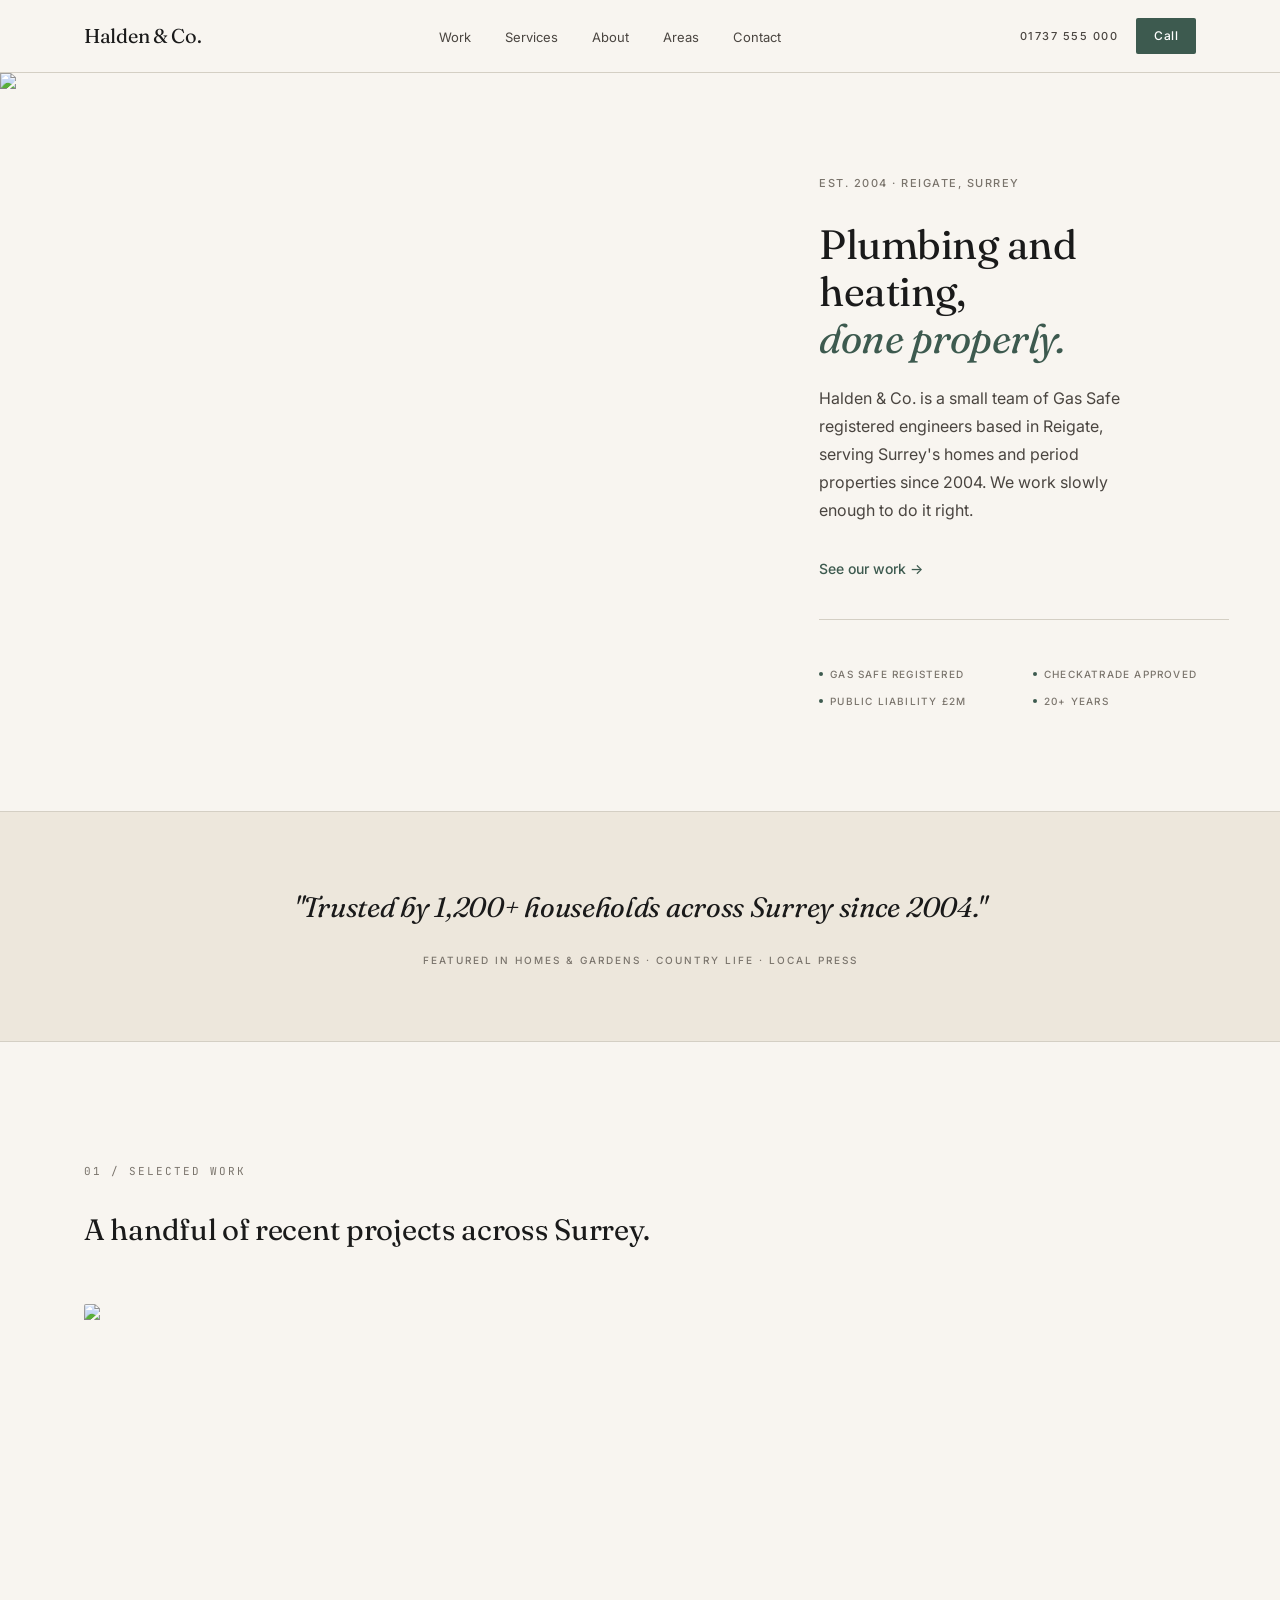
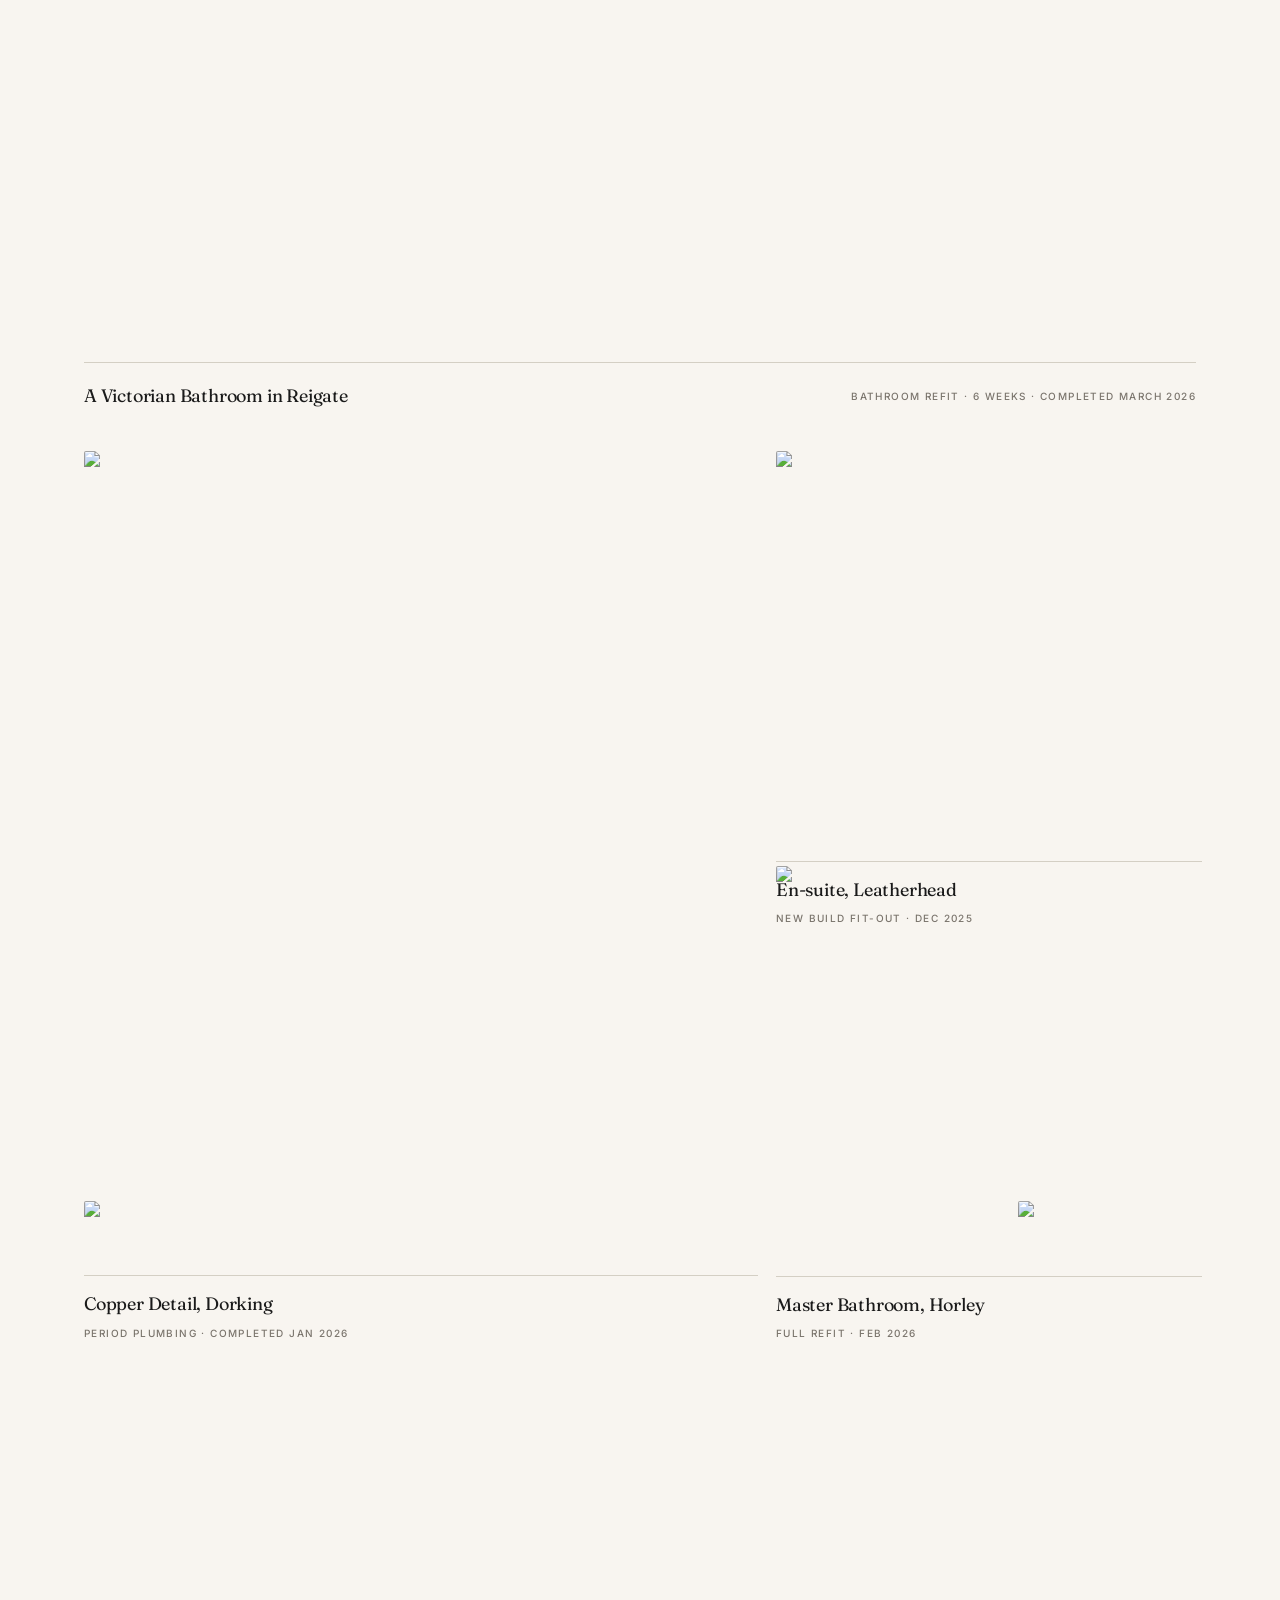
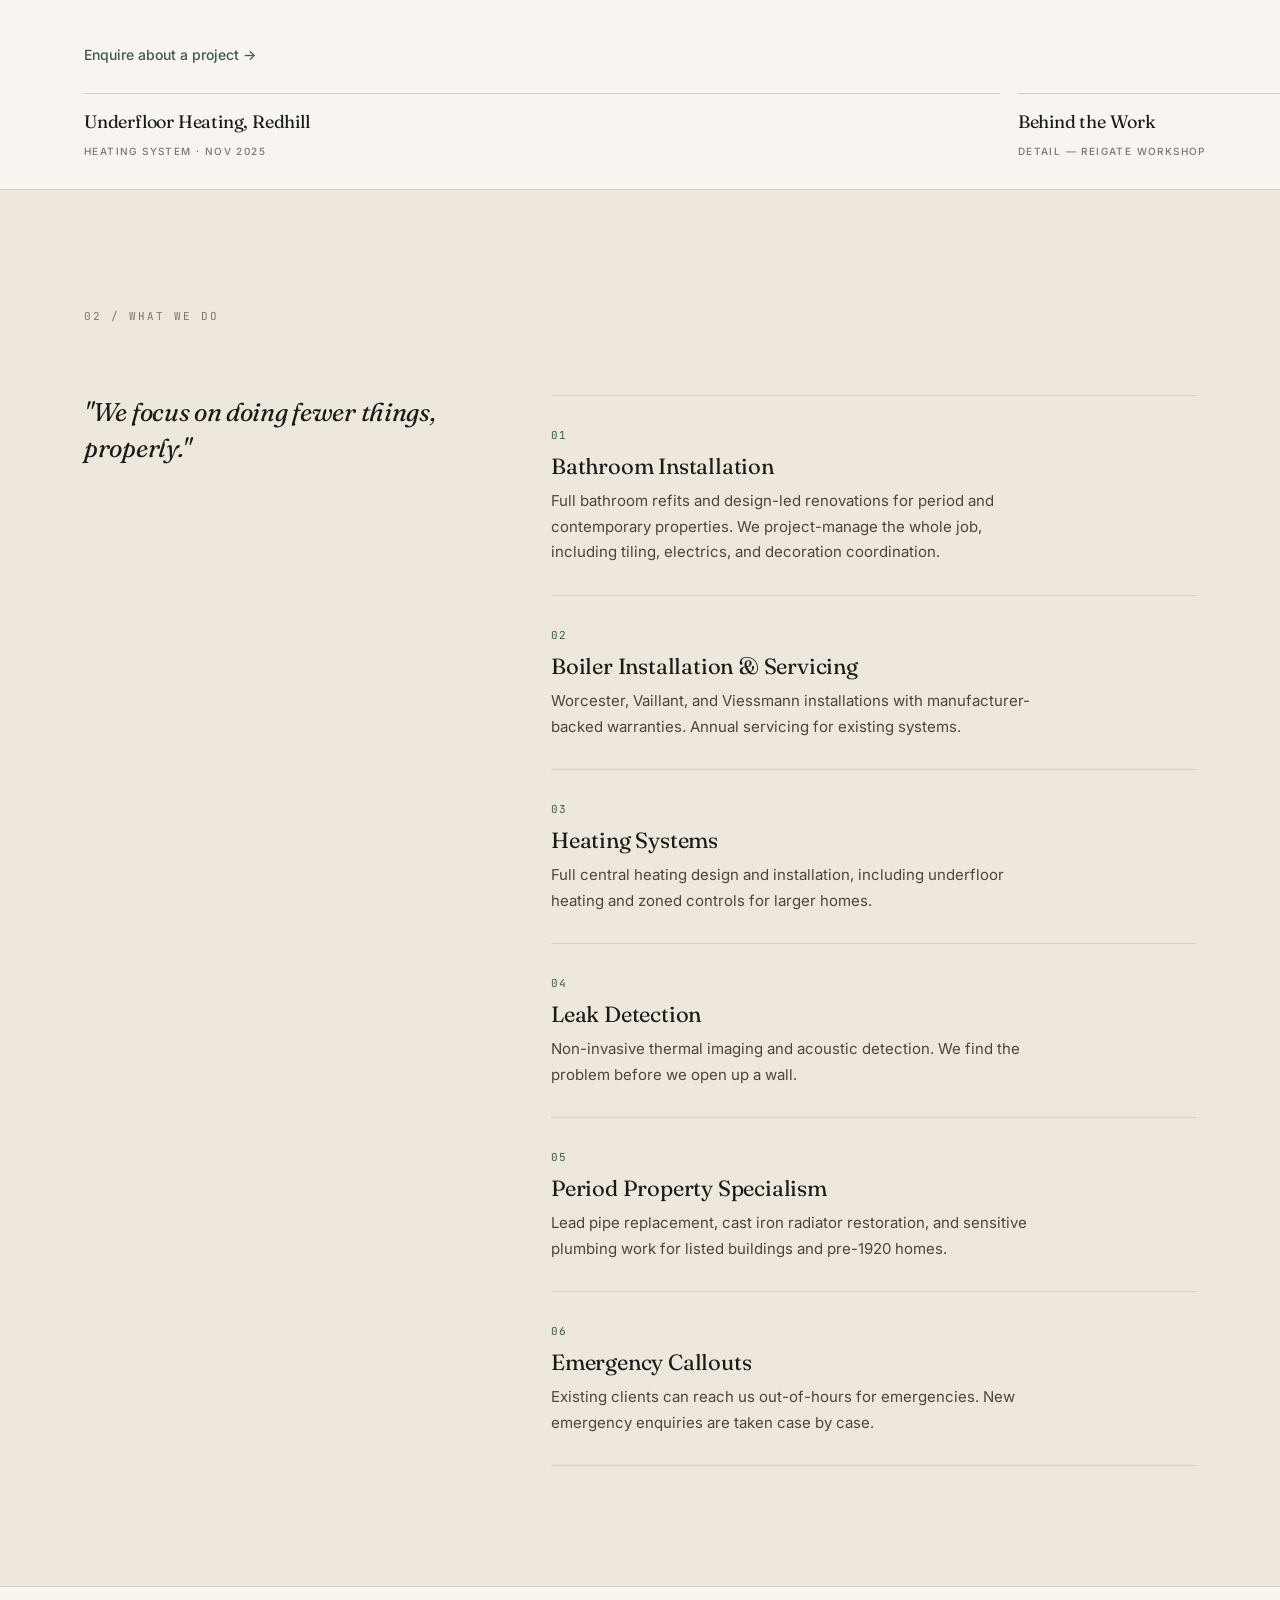
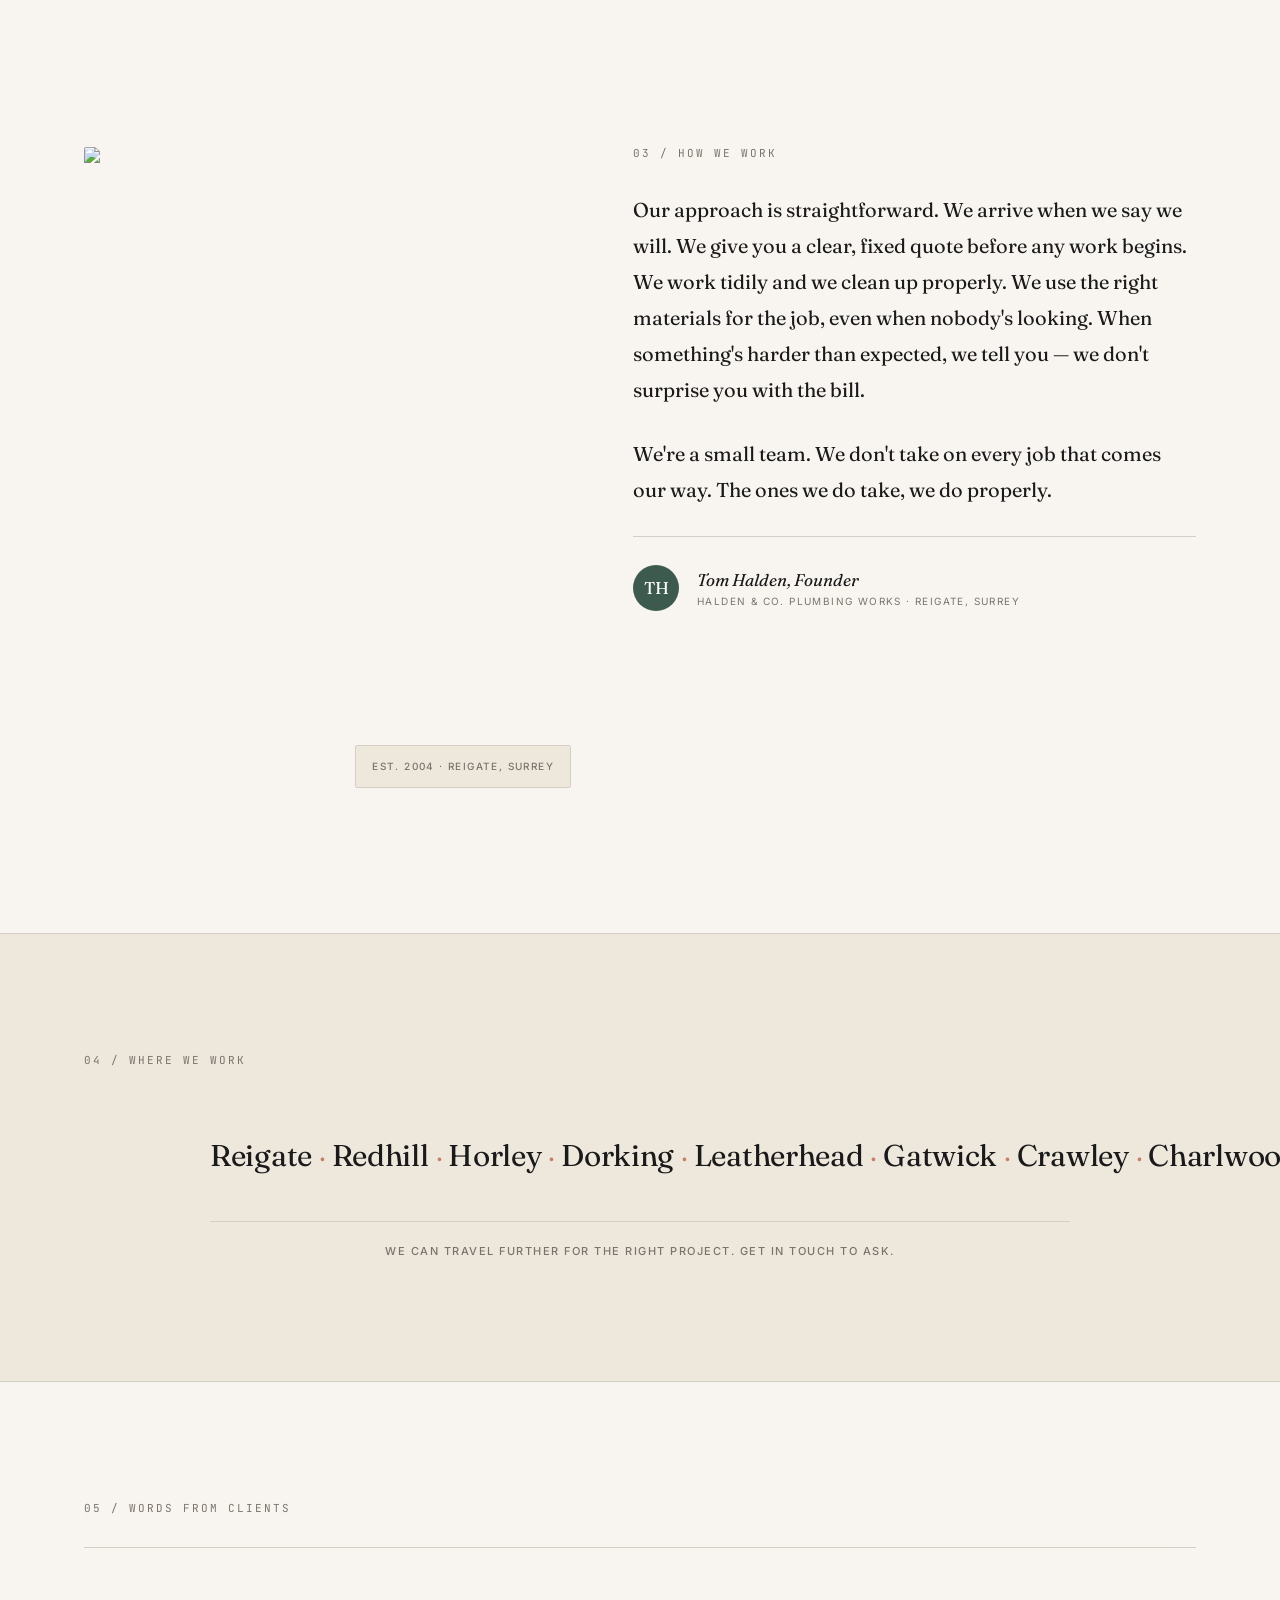
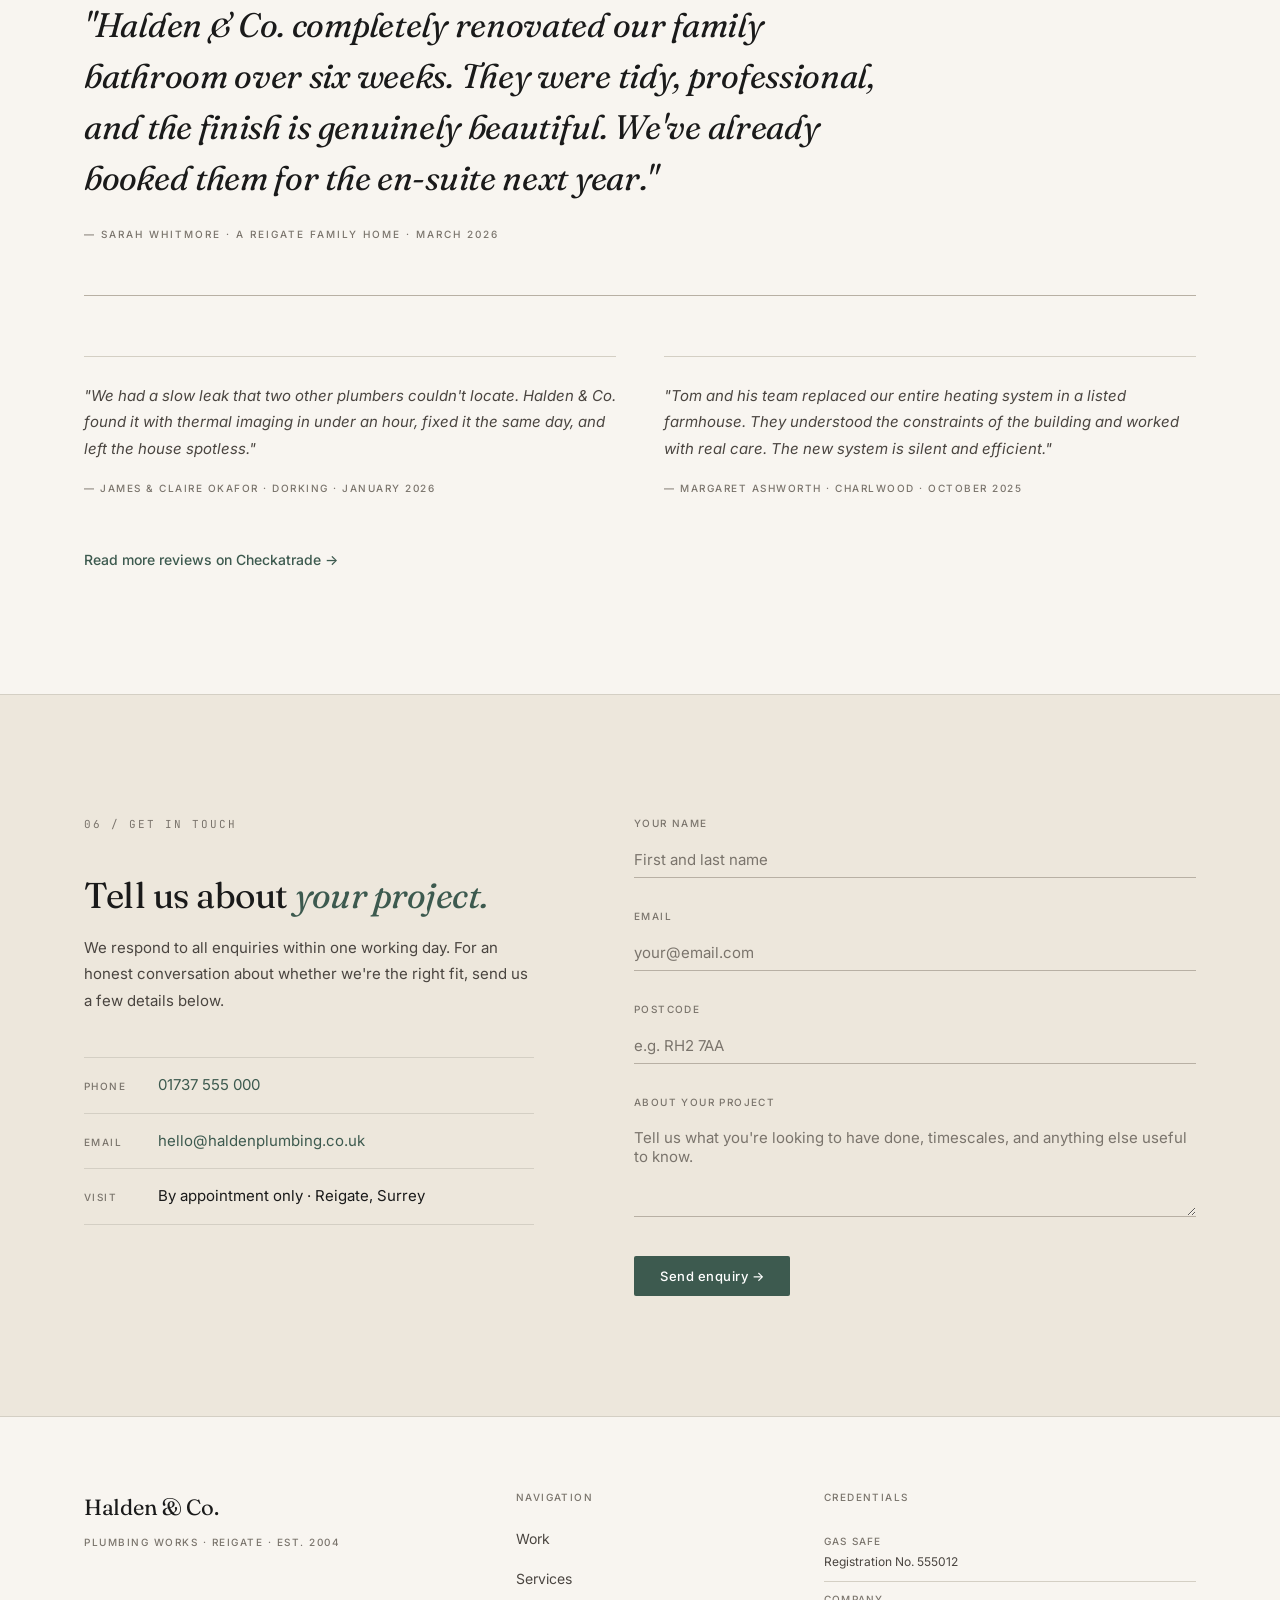
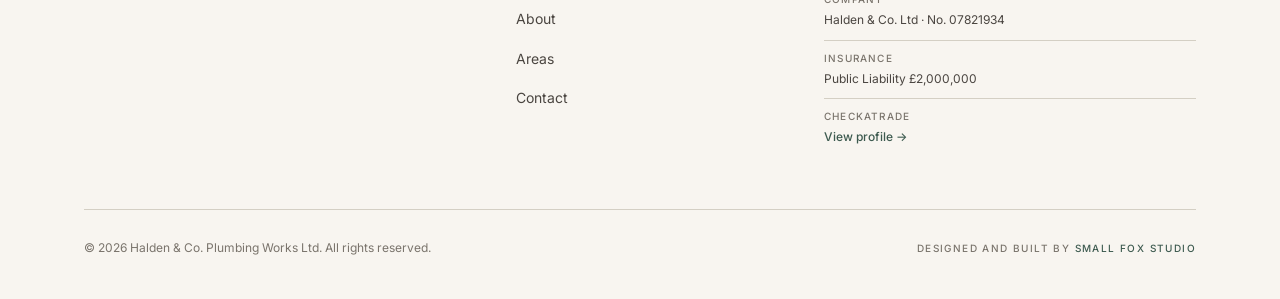
==== index.html @ 9b01b2aa "s" ====
<!DOCTYPE html>
<html lang="en">
<head>
  <meta charset="UTF-8">
  <meta name="viewport" content="width=device-width, initial-scale=1.0">
  <title>Halden &amp; Co. | Premium Plumbing &amp; Heating in Reigate, Surrey</title>
  <meta name="description" content="Specialist plumbers serving Reigate, Horley and Surrey since 2004. Bathroom installations, period property work, and heating systems — done properly.">
  <meta property="og:title" content="Halden &amp; Co. | Premium Plumbing &amp; Heating in Reigate, Surrey">
  <meta property="og:description" content="Specialist plumbers serving Reigate, Horley and Surrey since 2004. Bathroom installations, period property work, and heating systems — done properly.">
  <meta property="og:type" content="website">
  <link rel="canonical" href="https://www.haldenplumbing.co.uk">
  <link rel="icon" href="images/favicon.ico">

  <script type="application/ld+json">
  {
    "@context": "https://schema.org",
    "@type": "LocalBusiness",
    "@id": "https://www.haldenplumbing.co.uk",
    "name": "Halden & Co. Plumbing Works",
    "description": "Specialist plumbers serving Reigate, Horley and Surrey since 2004. Bathroom installations, period property work, and heating systems.",
    "url": "https://www.haldenplumbing.co.uk",
    "telephone": "+441737555000",
    "email": "hello@haldenplumbing.co.uk",
    "address": {
      "@type": "PostalAddress",
      "addressLocality": "Reigate",
      "addressRegion": "Surrey",
      "postalCode": "RH2",
      "addressCountry": "GB"
    },
    "geo": { "@type": "GeoCoordinates", "latitude": 51.2371, "longitude": -0.2054 },
    "openingHours": "Mo-Fr 08:00-17:00",
    "foundingDate": "2004",
    "areaServed": ["Reigate","Redhill","Horley","Dorking","Leatherhead","Gatwick","Crawley"]
  }
  </script>

  <link rel="preconnect" href="https://fonts.googleapis.com">
  <link rel="preconnect" href="https://fonts.gstatic.com" crossorigin>
  <link href="https://fonts.googleapis.com/css2?family=Fraunces:ital,opsz,wght@0,9..144,300;0,9..144,400;1,9..144,400&family=Inter:wght@400;500&family=JetBrains+Mono:wght@400&display=swap" rel="stylesheet">

  <link rel="stylesheet" href="css/styles.css">
</head>
<body>

<!-- ============================================
     NAV
     Description: Fixed top bar with logo, links, phone, CTA
     ============================================ -->
<nav class="nav" aria-label="Main navigation">
  <div class="nav__inner">
    <a href="#" class="nav__logo">Halden &amp; Co.</a>
    <ul class="nav__links">
      <li><a href="#work">Work</a></li>
      <li><a href="#services">Services</a></li>
      <li><a href="#about">About</a></li>
      <li><a href="#areas">Areas</a></li>
      <li><a href="#contact">Contact</a></li>
    </ul>
    <div class="nav__right">
      <span class="nav__phone">01737 555 000</span>
      <a href="tel:01737555000" class="btn btn--primary btn--sm">Call</a>
      <button class="nav__burger" aria-label="Open navigation menu" aria-expanded="false" aria-controls="mobile-nav">
        <span></span><span></span><span></span>
      </button>
    </div>
  </div>
</nav>

<!-- ============================================
     MOBILE NAV
     Description: Full-screen overlay navigation for small viewports
     ============================================ -->
<div id="mobile-nav" class="mobile-nav" role="dialog" aria-label="Navigation menu" aria-modal="true">
  <button class="mobile-nav__close" aria-label="Close navigation menu">&times;</button>
  <ul class="mobile-nav__links">
    <li><a href="#work">Work</a></li>
    <li><a href="#services">Services</a></li>
    <li><a href="#about">About</a></li>
    <li><a href="#areas">Areas</a></li>
    <li><a href="#contact">Contact</a></li>
  </ul>
  <p class="mobile-nav__phone">01737 555 000</p>
</div>

<main>

<!-- ============================================
     SECTION: HERO
     Description: Split layout — full-height image left, headline and credentials right
     ============================================ -->
<section class="hero" aria-label="Introduction">
  <div class="hero__image">
    <img
      src="images/hero/hero-bg.jpg"
      alt="A beautifully finished bathroom with natural stone, a freestanding bath, and brushed brass fixtures — the standard of work Halden and Co. delivers across Surrey"
      width="1400"
      height="900"
      fetchpriority="high"
    >
  </div>
  <div class="hero__content">
    <p class="label hero__eyebrow">Est. 2004 · Reigate, Surrey</p>
    <h1 class="hero__heading">Plumbing and heating,<br><em>done properly.</em></h1>
    <p class="hero__body">Halden &amp; Co. is a small team of Gas Safe registered engineers based in Reigate, serving Surrey's homes and period properties since 2004. We work slowly enough to do it right.</p>
    <div class="hero__cta">
      <a href="#work" class="btn--text">See our work →</a>
    </div>
    <hr class="rule hero__rule">
    <div class="hero__credentials">
      <span class="credential">Gas Safe Registered</span>
      <span class="credential">Checkatrade Approved</span>
      <span class="credential">Public Liability £2M</span>
      <span class="credential">20+ Years</span>
    </div>
  </div>
</section>

<!-- ============================================
     SECTION: INTRO
     Description: Trust signal strip — quote and press mentions
     ============================================ -->
<section class="intro" aria-label="Trust signals">
  <p class="intro__quote fi">"Trusted by 1,200+ households across Surrey since 2004."</p>
  <p class="intro__publications fi">Featured in Homes &amp; Gardens · Country Life · Local Press</p>
</section>

<!-- ============================================
     SECTION: WORK
     Description: Selected project gallery — featured image, 40/60 split, 60/40 reversed
     ============================================ -->
<section id="work" class="work" aria-labelledby="work-heading">
  <div class="work__header container">
    <span class="section-num">01 / Selected Work</span>
    <h2 id="work-heading" class="work__subtitle fi">A handful of recent projects across Surrey.</h2>
  </div>

  <div class="work__gallery container">

    <div class="work-featured fi">
      <img
        class="work-featured__image"
        src="images/gallery/job-1.jpg"
        alt="Complete Victorian bathroom renovation in Reigate — natural stone floor, freestanding bath, and period-appropriate brushed brass fittings throughout"
        width="1600"
        height="640"
        loading="lazy"
      >
      <div class="work-featured__caption-row">
        <p class="caption__title">A Victorian Bathroom in Reigate</p>
        <p class="caption__meta">Bathroom Refit · 6 Weeks · Completed March 2026</p>
      </div>
    </div>

    <div class="work-split">
      <div class="work-split__left fi">
        <img
          src="images/gallery/job-2.jpg"
          alt="Close detail of polished copper pipework with brass compression fittings in a period Dorking property — a Halden and Co. trademark finish"
          width="700"
          height="760"
          loading="lazy"
        >
        <div class="work-item__caption">
          <p class="caption__title">Copper Detail, Dorking</p>
          <p class="caption__meta">Period Plumbing · Completed Jan 2026</p>
        </div>
      </div>
      <div class="work-split__right">
        <div class="work-item fi">
          <img
            src="images/gallery/job-3.jpg"
            alt="Contemporary en-suite bathroom with walk-in shower, recessed niches, and natural tiling in a new-build property in Leatherhead"
            width="900"
            height="380"
            loading="lazy"
          >
          <div class="work-item__caption">
            <p class="caption__title">En-suite, Leatherhead</p>
            <p class="caption__meta">New Build Fit-Out · Dec 2025</p>
          </div>
        </div>
        <div class="work-item fi">
          <img
            src="images/gallery/job-4.jpg"
            alt="Master bathroom renovation with freestanding bath, natural plaster walls, and a bespoke vanity unit in a period property near Horley"
            width="900"
            height="380"
            loading="lazy"
          >
          <div class="work-item__caption">
            <p class="caption__title">Master Bathroom, Horley</p>
            <p class="caption__meta">Full Refit · Feb 2026</p>
          </div>
        </div>
      </div>
    </div>

    <div class="work-reversed fi">
      <div class="work-item">
        <img
          src="images/gallery/job-5.jpg"
          alt="Underfloor heating manifold and screed installation in a newly extended kitchen-bathroom in Redhill, with zoned controls throughout"
          width="1100"
          height="480"
          loading="lazy"
        >
        <div class="work-item__caption">
          <p class="caption__title">Underfloor Heating, Redhill</p>
          <p class="caption__meta">Heating System · Nov 2025</p>
        </div>
      </div>
      <div class="work-item">
        <img
          src="images/gallery/job-6.jpg"
          alt="Plumbing tools laid out on a workbench — the preparation that precedes every Halden and Co. installation"
          width="700"
          height="480"
          loading="lazy"
        >
        <div class="work-item__caption">
          <p class="caption__title">Behind the Work</p>
          <p class="caption__meta">Detail — Reigate Workshop</p>
        </div>
      </div>
    </div>

  </div>

  <div class="work__footer container">
    <a href="#contact" class="btn--text">Enquire about a project →</a>
  </div>
</section>

<!-- ============================================
     SECTION: SERVICES
     Description: Six services in accordion list with sticky tagline column
     ============================================ -->
<section id="services" class="services" aria-labelledby="services-heading">
  <div class="container">
    <div class="services__header">
      <h2 id="services-heading" class="section-num fi">02 / What We Do</h2>
    </div>
    <div class="services__layout">
      <div class="services__tagline-col">
        <p class="services__tagline fi">"We focus on doing fewer things, properly."</p>
      </div>
      <div class="services__list" role="list">
        <div class="service-item fi" role="listitem">
          <span class="service-item__number">01</span>
          <h3 class="service-item__name">Bathroom Installation</h3>
          <p class="service-item__description">Full bathroom refits and design-led renovations for period and contemporary properties. We project-manage the whole job, including tiling, electrics, and decoration coordination.</p>
        </div>
        <div class="service-item fi" role="listitem">
          <span class="service-item__number">02</span>
          <h3 class="service-item__name">Boiler Installation &amp; Servicing</h3>
          <p class="service-item__description">Worcester, Vaillant, and Viessmann installations with manufacturer-backed warranties. Annual servicing for existing systems.</p>
        </div>
        <div class="service-item fi" role="listitem">
          <span class="service-item__number">03</span>
          <h3 class="service-item__name">Heating Systems</h3>
          <p class="service-item__description">Full central heating design and installation, including underfloor heating and zoned controls for larger homes.</p>
        </div>
        <div class="service-item fi" role="listitem">
          <span class="service-item__number">04</span>
          <h3 class="service-item__name">Leak Detection</h3>
          <p class="service-item__description">Non-invasive thermal imaging and acoustic detection. We find the problem before we open up a wall.</p>
        </div>
        <div class="service-item fi" role="listitem">
          <span class="service-item__number">05</span>
          <h3 class="service-item__name">Period Property Specialism</h3>
          <p class="service-item__description">Lead pipe replacement, cast iron radiator restoration, and sensitive plumbing work for listed buildings and pre-1920 homes.</p>
        </div>
        <div class="service-item fi" role="listitem">
          <span class="service-item__number">06</span>
          <h3 class="service-item__name">Emergency Callouts</h3>
          <p class="service-item__description">Existing clients can reach us out-of-hours for emergencies. New emergency enquiries are taken case by case.</p>
        </div>
      </div>
    </div>
  </div>
</section>

<!-- ============================================
     SECTION: ABOUT
     Description: Founder portrait with editorial text and signature
     ============================================ -->
<section id="about" class="about" aria-labelledby="about-heading">
  <div class="about__inner container">
    <div class="about__image-col fi">
      <img
        src="images/gallery/job-1.jpg"
        alt="Tom Halden at work — a craftsman's hands fitting copper pipework in a period Surrey property"
        width="800"
        height="1067"
        loading="lazy"
      >
      <div class="about__annotation">Est. 2004 · Reigate, Surrey</div>
    </div>
    <div class="about__content">
      <h2 id="about-heading" class="section-num">03 / How We Work</h2>
      <p class="about__body fi">
        Our approach is straightforward. We arrive when we say we will. We give you a clear, fixed quote before any work begins. We work tidily and we clean up properly. We use the right materials for the job, even when nobody's looking. When something's harder than expected, we tell you — we don't surprise you with the bill.
      </p>
      <p class="about__body fi">
        We're a small team. We don't take on every job that comes our way. The ones we do take, we do properly.
      </p>
      <div class="about__signature fi">
        <div class="signature__avatar" aria-hidden="true">TH</div>
        <div class="signature__text">
          Tom Halden, Founder
          <small>Halden &amp; Co. Plumbing Works · Reigate, Surrey</small>
        </div>
      </div>
    </div>
  </div>
</section>

<!-- ============================================
     SECTION: AREAS
     Description: Service area list and travel note
     ============================================ -->
<section id="areas" class="areas" aria-labelledby="areas-heading">
  <div class="areas__inner container">
    <div class="areas__header">
      <h2 id="areas-heading" class="section-num fi">04 / Where We Work</h2>
    </div>
    <p class="areas__places fi">
      Reigate<span class="areas__dot">·</span>Redhill<span class="areas__dot">·</span>Horley<span class="areas__dot">·</span>Dorking<span class="areas__dot">·</span>Leatherhead<span class="areas__dot">·</span>Gatwick<span class="areas__dot">·</span>Crawley<span class="areas__dot">·</span>Charlwood<span class="areas__dot">·</span>Smallfield<span class="areas__dot">·</span>Salfords<span class="areas__dot">·</span>Outwood<span class="areas__dot">·</span>Lingfield<span class="areas__dot">·</span>Banstead<span class="areas__dot">·</span>Tadworth
    </p>
    <p class="areas__note fi">We can travel further for the right project. Get in touch to ask.</p>
  </div>
</section>

<!-- ============================================
     SECTION: TESTIMONIALS
     Description: Pull quote plus two supporting testimonials
     ============================================ -->
<section id="testimonials" class="testimonials" aria-labelledby="testimonials-heading">
  <div class="container">
    <h2 id="testimonials-heading" class="section-num fi">05 / Words From Clients</h2>

    <div class="pull-quote fi">
      <blockquote>
        <p class="pull-quote__text">"Halden &amp; Co. completely renovated our family bathroom over six weeks. They were tidy, professional, and the finish is genuinely beautiful. We've already booked them for the en-suite next year."</p>
        <footer class="pull-quote__attribution">— Sarah Whitmore · A Reigate Family Home · March 2026</footer>
      </blockquote>
    </div>

    <div class="testimonial-pair">
      <article class="testimonial fi">
        <p class="testimonial__quote">"We had a slow leak that two other plumbers couldn't locate. Halden &amp; Co. found it with thermal imaging in under an hour, fixed it the same day, and left the house spotless."</p>
        <p class="testimonial__attribution">— James &amp; Claire Okafor · Dorking · January 2026</p>
      </article>
      <article class="testimonial fi">
        <p class="testimonial__quote">"Tom and his team replaced our entire heating system in a listed farmhouse. They understood the constraints of the building and worked with real care. The new system is silent and efficient."</p>
        <p class="testimonial__attribution">— Margaret Ashworth · Charlwood · October 2025</p>
      </article>
    </div>

    <a href="https://www.checkatrade.com" class="btn--text" rel="noopener noreferrer">Read more reviews on Checkatrade →</a>
  </div>
</section>

<!-- ============================================
     SECTION: CONTACT
     Description: Contact details left, enquiry form right
     ============================================ -->
<section id="contact" class="contact" aria-labelledby="contact-heading">
  <div class="contact__inner container">
    <div class="contact__info">
      <span class="section-num fi">06 / Get In Touch</span>
      <h2 id="contact-heading" class="contact__heading fi">Tell us about <em>your project.</em></h2>
      <p class="contact__body fi">We respond to all enquiries within one working day. For an honest conversation about whether we're the right fit, send us a few details below.</p>
      <div>
        <div class="contact-detail fi">
          <span class="contact-detail__label">Phone</span>
          <span class="contact-detail__value"><a href="tel:01737555000">01737 555 000</a></span>
        </div>
        <div class="contact-detail fi">
          <span class="contact-detail__label">Email</span>
          <span class="contact-detail__value"><a href="mailto:hello@haldenplumbing.co.uk">hello@haldenplumbing.co.uk</a></span>
        </div>
        <div class="contact-detail fi">
          <span class="contact-detail__label">Visit</span>
          <span class="contact-detail__value">By appointment only · Reigate, Surrey</span>
        </div>
      </div>
    </div>

    <div>
      <form id="contact-form" class="contact__form fi" action="#" method="post" novalidate aria-label="Project enquiry form">
        <div class="form-group">
          <label class="form-label" for="name">Your Name</label>
          <input class="form-input" type="text" id="name" name="name" autocomplete="name" placeholder="First and last name" required>
          <span class="form-error" aria-live="polite"></span>
        </div>
        <div class="form-group">
          <label class="form-label" for="email">Email</label>
          <input class="form-input" type="email" id="email" name="email" autocomplete="email" placeholder="your@email.com" required>
          <span class="form-error" aria-live="polite"></span>
        </div>
        <div class="form-group">
          <label class="form-label" for="postcode">Postcode</label>
          <input class="form-input" type="text" id="postcode" name="postcode" autocomplete="postal-code" placeholder="e.g. RH2 7AA">
        </div>
        <div class="form-group">
          <label class="form-label" for="project">About Your Project</label>
          <textarea class="form-input" id="project" name="project" rows="4" placeholder="Tell us what you're looking to have done, timescales, and anything else useful to know."></textarea>
        </div>
        <button type="submit" class="btn btn--primary">Send enquiry →</button>
      </form>
      <div id="form-success" class="form-success" hidden>
        Thank you — we'll be in touch within one working day.
      </div>
    </div>
  </div>
</section>

</main>

<!-- ============================================
     FOOTER
     Description: Brand, nav links, credentials, copyright
     ============================================ -->
<footer class="footer">
  <div class="footer__inner container">
    <div class="footer__grid">
      <div>
        <a href="#" class="footer__logo">Halden &amp; Co.</a>
        <p class="footer__tagline">Plumbing Works · Reigate · Est. 2004</p>
      </div>
      <nav aria-label="Footer navigation">
        <p class="footer__nav-heading">Navigation</p>
        <ul class="footer__nav">
          <li><a href="#work">Work</a></li>
          <li><a href="#services">Services</a></li>
          <li><a href="#about">About</a></li>
          <li><a href="#areas">Areas</a></li>
          <li><a href="#contact">Contact</a></li>
        </ul>
      </nav>
      <div>
        <p class="footer__nav-heading">Credentials</p>
        <div class="footer__credentials">
          <div class="footer-credential"><span class="footer-credential__label">Gas Safe</span>Registration No. 555012</div>
          <div class="footer-credential"><span class="footer-credential__label">Company</span>Halden &amp; Co. Ltd · No. 07821934</div>
          <div class="footer-credential"><span class="footer-credential__label">Insurance</span>Public Liability £2,000,000</div>
          <div class="footer-credential"><span class="footer-credential__label">Checkatrade</span><a href="https://www.checkatrade.com" class="btn--text btn--text--sm" rel="noopener noreferrer">View profile →</a></div>
        </div>
      </div>
    </div>
    <div class="footer__bottom">
      <p class="footer__copyright">© 2026 Halden &amp; Co. Plumbing Works Ltd. All rights reserved.</p>
      <p class="footer__credit">Designed and built by <a href="https://smallfoxstudio.co.uk" rel="noopener noreferrer">Small Fox Studio</a></p>
    </div>
  </div>
</footer>

<script src="js/main.js" defer></script>
</body>
</html>
---- css/styles.css ----
@import "./base.css";
@import "./components.css";

/* ===================================================
   STYLES.CSS — Section-specific styles
   Order mirrors the HTML document order.
   Media queries are consolidated at the bottom.
   =================================================== */

/* === NAV === */

.nav {
  position: relative;
  z-index: 100;
  background: var(--color-bg);
  border-bottom: 1px solid var(--color-rule);
}

.nav__inner {
  display: flex;
  align-items: center;
  justify-content: space-between;
  gap: 32px;
  max-width: var(--max-width);
  height: var(--nav-height);
  margin-inline: auto;
  padding-inline: var(--padding-x);
}

.nav__logo {
  flex-shrink: 0;
  white-space: nowrap;
  font-family: var(--font-serif);
  font-size: 20px;
  font-weight: 400;
  letter-spacing: -0.3px;
  transition: color var(--transition);
}
.nav__logo:hover { color: var(--color-accent); }

.nav__links {
  display: flex;
  align-items: center;
  gap: 34px;
}
.nav__links a {
  font-size: 13px;
  color: var(--color-text-mid);
  transition: color var(--transition);
}
.nav__links a:hover { color: var(--color-text); }

.nav__right {
  display: flex;
  align-items: center;
  gap: 18px;
  flex-shrink: 0;
}

.nav__phone {
  font-size: 11px;
  font-weight: 500;
  letter-spacing: 1.5px;
  text-transform: uppercase;
  color: var(--color-text-mid);
}

.nav__burger {
  display: none;
  flex-direction: column;
  gap: 5px;
  padding: 4px;
  background: none;
  border: none;
  cursor: pointer;
}
.nav__burger span {
  display: block;
  width: 22px;
  height: 1.5px;
  background: var(--color-text);
}

/* === MOBILE NAV === */

.mobile-nav {
  display: none;
  position: fixed;
  inset: 0;
  z-index: 200;
  flex-direction: column;
  justify-content: center;
  padding: 60px var(--padding-x);
  background: var(--color-bg);
}
.mobile-nav--open { display: flex; }

.mobile-nav__close {
  position: absolute;
  top: 22px;
  right: var(--padding-x);
  background: none;
  border: none;
  font-size: 30px;
  line-height: 1;
  cursor: pointer;
  color: var(--color-text);
}

.mobile-nav__links {
  display: flex;
  flex-direction: column;
}
.mobile-nav__links a {
  display: block;
  padding: 22px 0;
  border-bottom: 1px solid var(--color-rule);
  font-family: var(--font-serif);
  font-size: clamp(28px, 8vw, 40px);
  color: var(--color-text);
  transition: color var(--transition);
}
.mobile-nav__links a:hover { color: var(--color-accent); }

.mobile-nav__phone {
  margin-top: 40px;
  font-size: 11px;
  font-weight: 500;
  letter-spacing: 1.5px;
  text-transform: uppercase;
  color: var(--color-text-mid);
}

/* === HERO === */

.hero {
  display: grid;
  grid-template-columns: 60fr 40fr;
  min-height: calc(90vh - var(--nav-height));
  max-height: 860px;
}

.hero__image {
  position: relative;
  overflow: hidden;
}
.hero__image img {
  width: 100%;
  height: 100%;
  object-fit: cover;
  object-position: center;
}

.hero__content {
  display: flex;
  flex-direction: column;
  justify-content: center;
  padding: 80px clamp(32px, 4vw, 72px);
}

.hero__eyebrow { margin-bottom: 28px; }

.hero__heading {
  margin-bottom: 22px;
  font-family: var(--font-serif);
  font-size: clamp(30px, 3.2vw, 50px);
  font-weight: 400;
  line-height: 1.15;
  letter-spacing: -0.5px;
}
.hero__heading em {
  font-style: italic;
  color: var(--color-accent);
}

.hero__body {
  max-width: 340px;
  margin-bottom: 30px;
  font-size: 16px;
  line-height: 1.75;
  color: var(--color-text-mid);
}

.hero__cta { margin-bottom: 36px; }

.hero__rule { margin-bottom: 22px; }

.hero__credentials {
  display: grid;
  grid-template-columns: 1fr 1fr;
  gap: 10px 18px;
  margin-top: 24px;
}

.credential {
  display: flex;
  align-items: center;
  gap: 7px;
  font-size: 10px;
  font-weight: 500;
  letter-spacing: 1.2px;
  text-transform: uppercase;
  color: var(--color-text-light);
}
.credential::before {
  content: '';
  flex-shrink: 0;
  width: 4px;
  height: 4px;
  border-radius: 50%;
  background: var(--color-accent);
}

/* === INTRO === */

.intro {
  padding: 72px var(--padding-x);
  border-top: 1px solid var(--color-rule);
  border-bottom: 1px solid var(--color-rule);
  text-align: center;
  background: var(--color-bg-alt);
}

.intro__quote {
  margin-bottom: 20px;
  font-family: var(--font-serif);
  font-size: clamp(20px, 2.4vw, 28px);
  font-weight: 400;
  font-style: italic;
  letter-spacing: -0.3px;
}

.intro__publications {
  font-size: 10px;
  font-weight: 500;
  letter-spacing: 2px;
  text-transform: uppercase;
  color: var(--color-text-light);
}

/* === WORK === */

.work { padding: var(--spacing-section) 0; }

.work__header {
  margin-bottom: 56px;
}

.work__subtitle {
  margin-top: 6px;
  font-family: var(--font-serif);
  font-size: clamp(20px, 2.3vw, 30px);
  font-weight: 400;
  letter-spacing: -0.3px;
}

.work-featured { margin-bottom: 40px; }

.work-featured__image {
  width: 100%;
  height: clamp(380px, 52vw, 640px);
  object-fit: cover;
  border-radius: var(--border-radius);
}

.work-featured__caption-row {
  display: grid;
  grid-template-columns: 1fr 1fr;
  gap: 24px;
  padding-top: 18px;
  margin-top: 18px;
  border-top: 1px solid var(--color-rule);
}

.caption__title {
  font-family: var(--font-serif);
  font-size: 18px;
  font-weight: 400;
  letter-spacing: -0.2px;
}

.caption__meta {
  align-self: center;
  justify-self: end;
  font-size: 10px;
  font-weight: 500;
  letter-spacing: 1.4px;
  text-transform: uppercase;
  text-align: right;
  color: var(--color-text-light);
}

.work-split {
  display: grid;
  grid-template-columns: 4fr 6fr;
  gap: 18px;
  margin-bottom: 18px;
}

.work-split__left img {
  width: 100%;
  height: 100%;
  min-height: 380px;
  object-fit: cover;
  border-radius: var(--border-radius);
}

.work-split__right {
  display: flex;
  flex-direction: column;
  gap: 18px;
}
.work-split__right .work-item { flex: 1; }
.work-split__right .work-item img {
  width: 100%;
  height: 100%;
  min-height: 180px;
  object-fit: cover;
  border-radius: var(--border-radius);
}

.work-reversed {
  display: grid;
  grid-template-columns: 6fr 4fr;
  gap: 18px;
  margin-bottom: 40px;
}
.work-reversed .work-item img {
  width: 100%;
  height: 100%;
  min-height: 320px;
  object-fit: cover;
  border-radius: var(--border-radius);
}

.work-item__caption {
  padding-top: 13px;
  margin-top: 13px;
  border-top: 1px solid var(--color-rule);
}
.work-item__caption .caption__meta {
  justify-self: unset;
  margin-top: 5px;
  text-align: left;
}

/* === SERVICES === */

.services {
  padding: var(--spacing-section) 0;
  border-top: 1px solid var(--color-rule);
  border-bottom: 1px solid var(--color-rule);
  background: var(--color-bg-alt);
}

.services__header { margin-bottom: 72px; }

.services__layout {
  display: grid;
  grid-template-columns: 3fr 5fr;
  gap: 80px;
  align-items: start;
}

.services__tagline-col {
  position: sticky;
  top: 96px;
}

.services__tagline {
  font-family: var(--font-serif);
  font-size: clamp(20px, 2vw, 28px);
  font-weight: 400;
  font-style: italic;
  line-height: 1.4;
  letter-spacing: -0.3px;
}

.services__list {
  display: flex;
  flex-direction: column;
}

.service-item {
  padding: 30px 0;
  border-bottom: 1px solid var(--color-rule);
}
.service-item:first-child { border-top: 1px solid var(--color-rule); }

.service-item__number {
  display: block;
  margin-bottom: 8px;
  font-family: var(--font-mono);
  font-size: 11px;
  letter-spacing: 1px;
  color: var(--color-accent);
}

.service-item__name {
  margin-bottom: 9px;
  font-family: var(--font-serif);
  font-size: 22px;
  font-weight: 400;
  letter-spacing: -0.2px;
}

.service-item__description {
  max-width: 500px;
  font-size: 15px;
  line-height: 1.7;
  color: var(--color-text-mid);
}

/* === ABOUT === */

.about { padding: 160px 0; }

.about__inner {
  display: grid;
  grid-template-columns: 5fr 6fr;
  gap: 80px;
  align-items: start;
}

.about__image-col { position: relative; }

.about__image-col img {
  width: 100%;
  aspect-ratio: 3 / 4;
  object-fit: cover;
  border-radius: var(--border-radius);
}

.about__annotation {
  position: absolute;
  bottom: -16px;
  right: -18px;
  padding: 12px 16px;
  border: 1px solid var(--color-rule);
  border-radius: var(--border-radius);
  font-size: 10px;
  font-weight: 500;
  letter-spacing: 1.4px;
  text-transform: uppercase;
  color: var(--color-text-light);
  background: var(--color-bg-alt);
}

.about__body {
  margin-bottom: 28px;
  font-family: var(--font-serif);
  font-size: clamp(16px, 1.7vw, 20px);
  font-weight: 400;
  line-height: 1.8;
  color: var(--color-text);
}

.about__signature {
  display: flex;
  align-items: center;
  gap: 18px;
  padding-top: 28px;
  border-top: 1px solid var(--color-rule);
}

.signature__avatar {
  display: flex;
  align-items: center;
  justify-content: center;
  flex-shrink: 0;
  width: 46px;
  height: 46px;
  border-radius: 50%;
  font-family: var(--font-serif);
  font-size: 17px;
  color: var(--color-white);
  background: var(--color-accent);
}

.signature__text {
  font-family: var(--font-serif);
  font-size: 17px;
  font-style: italic;
  line-height: 1.4;
}
.signature__text small {
  display: block;
  margin-top: 3px;
  font-style: normal;
  font-family: var(--font-sans);
  font-size: 10px;
  letter-spacing: 1.4px;
  text-transform: uppercase;
  color: var(--color-text-light);
}

/* === AREAS === */

.areas {
  padding: var(--spacing-section) 0;
  border-top: 1px solid var(--color-rule);
  border-bottom: 1px solid var(--color-rule);
  background: var(--color-bg-alt);
}

.areas__header { margin-bottom: 60px; }

.areas__places {
  max-width: 860px;
  margin-inline: auto;
  font-family: var(--font-serif);
  font-size: clamp(20px, 2.4vw, 30px);
  font-weight: 400;
  line-height: 1.95;
  letter-spacing: -0.3px;
  text-align: center;
}

.areas__dot {
  margin: 0 7px;
  font-size: 0.85em;
  color: var(--color-warm);
}

.areas__note {
  max-width: 860px;
  margin: 36px auto 0;
  padding-top: 20px;
  border-top: 1px solid var(--color-rule);
  font-size: 11px;
  font-weight: 500;
  letter-spacing: 1.5px;
  text-transform: uppercase;
  text-align: center;
  color: var(--color-text-light);
}

/* === TESTIMONIALS === */

.testimonials { padding: var(--spacing-section) 0; }

.pull-quote {
  padding: 52px 0;
  margin-bottom: 60px;
  border-top: 1px solid var(--color-rule);
  border-bottom: 1px solid var(--color-rule-dark);
}

.pull-quote__text {
  max-width: 800px;
  margin-bottom: 22px;
  font-family: var(--font-serif);
  font-size: clamp(21px, 2.7vw, 34px);
  font-weight: 400;
  font-style: italic;
  line-height: 1.5;
  letter-spacing: -0.3px;
}

.pull-quote__attribution {
  font-size: 10px;
  font-weight: 500;
  letter-spacing: 2px;
  text-transform: uppercase;
  color: var(--color-text-light);
}

.testimonial-pair {
  display: grid;
  grid-template-columns: 1fr 1fr;
  gap: 48px;
  margin-bottom: 48px;
}

.testimonial {
  padding-top: 26px;
  border-top: 1px solid var(--color-rule);
}

.testimonial__quote {
  margin-bottom: 18px;
  font-size: 15px;
  font-style: italic;
  line-height: 1.75;
  color: var(--color-text-mid);
}

.testimonial__attribution {
  font-size: 10px;
  font-weight: 500;
  letter-spacing: 1.5px;
  text-transform: uppercase;
  color: var(--color-text-light);
}

/* === CONTACT === */

.contact {
  padding: var(--spacing-section) 0;
  border-top: 1px solid var(--color-rule);
  background: var(--color-bg-alt);
}

.contact__inner {
  display: grid;
  grid-template-columns: 4fr 5fr;
  gap: 100px;
  align-items: start;
}

.contact__heading {
  margin-top: 40px;
  margin-bottom: 18px;
  font-family: var(--font-serif);
  font-size: clamp(26px, 2.8vw, 40px);
  font-weight: 400;
  line-height: 1.2;
  letter-spacing: -0.5px;
}
.contact__heading em {
  font-style: italic;
  color: var(--color-accent);
}

.contact__body {
  margin-bottom: 44px;
  font-size: 15px;
  line-height: 1.75;
  color: var(--color-text-mid);
}

.contact-detail {
  display: grid;
  grid-template-columns: 56px 1fr;
  gap: 18px;
  padding: 16px 0;
  border-top: 1px solid var(--color-rule);
  align-items: baseline;
}
.contact-detail:last-child { border-bottom: 1px solid var(--color-rule); }

.contact-detail__label {
  font-size: 10px;
  font-weight: 500;
  letter-spacing: 1.4px;
  text-transform: uppercase;
  color: var(--color-text-light);
}

.contact-detail__value {
  font-size: 15px;
  line-height: 1.5;
  color: var(--color-text);
}
.contact-detail__value a {
  color: var(--color-accent);
  transition: opacity var(--transition);
}
.contact-detail__value a:hover { opacity: 0.7; }

/* === FOOTER === */

.footer {
  padding: 72px 0 40px;
  border-top: 1px solid var(--color-rule);
}

.footer__grid {
  display: grid;
  grid-template-columns: 3fr 2fr 3fr;
  gap: 60px;
  padding-bottom: 52px;
  margin-bottom: 28px;
  border-bottom: 1px solid var(--color-rule);
}

.footer__logo {
  display: block;
  margin-bottom: 8px;
  font-family: var(--font-serif);
  font-size: 22px;
  font-weight: 400;
  letter-spacing: -0.3px;
}

.footer__tagline {
  font-size: 10px;
  font-weight: 500;
  letter-spacing: 1.5px;
  text-transform: uppercase;
  color: var(--color-text-light);
}

.footer__nav-heading {
  margin-bottom: 18px;
  font-size: 10px;
  font-weight: 500;
  letter-spacing: 1.4px;
  text-transform: uppercase;
  color: var(--color-text-light);
}

.footer__nav {
  display: flex;
  flex-direction: column;
  gap: 11px;
}
.footer__nav a {
  font-size: 14px;
  color: var(--color-text-mid);
  transition: color var(--transition);
}
.footer__nav a:hover { color: var(--color-text); }

.footer__credentials {
  display: flex;
  flex-direction: column;
}

.footer-credential {
  padding: 9px 0;
  border-bottom: 1px solid var(--color-rule);
  font-size: 12px;
  color: var(--color-text-mid);
}
.footer-credential:last-child { border-bottom: none; }

.footer-credential__label {
  display: block;
  margin-bottom: 2px;
  font-size: 10px;
  font-weight: 500;
  letter-spacing: 1.2px;
  text-transform: uppercase;
  color: var(--color-text-light);
}

.footer__bottom {
  display: flex;
  align-items: center;
  justify-content: space-between;
  flex-wrap: wrap;
  gap: 10px;
}

.footer__copyright {
  font-size: 12px;
  color: var(--color-text-light);
}

.footer__credit {
  font-size: 10px;
  font-weight: 500;
  letter-spacing: 1.4px;
  text-transform: uppercase;
  color: var(--color-text-light);
}
.footer__credit a {
  color: var(--color-accent);
  transition: opacity var(--transition);
}
.footer__credit a:hover { opacity: 0.7; }

/* ===================================================
   MEDIA QUERIES
   All breakpoints consolidated here.
   max-width: 1024px = tablet
   max-width: 768px  = mobile
   max-width: 420px  = small mobile
   =================================================== */

@media (max-width: 1024px) {
  .hero {
    grid-template-columns: 1fr;
    min-height: auto;
    max-height: none;
  }
  .hero__image { height: clamp(260px, 55vw, 520px); }
  .hero__content { padding: 52px var(--padding-x); }
  .hero__body { max-width: none; }

  .services__layout { grid-template-columns: 1fr; gap: 48px; }
  .services__tagline-col { position: static; }

  .about__inner { grid-template-columns: 1fr; gap: 52px; }
  .about__image-col img { aspect-ratio: 4 / 3; }
  .about__annotation { right: 0; }

  .contact__inner { grid-template-columns: 1fr; gap: 60px; }

  .footer__grid { grid-template-columns: 1fr 1fr; }
  .footer__grid > :last-child { grid-column: 1 / -1; }
}

@media (max-width: 768px) {
  .nav__links,
  .nav__phone { display: none; }
  .nav__burger { display: flex; }

  .work-split,
  .work-reversed { grid-template-columns: 1fr; }
  .work-split__left img { height: 260px; min-height: unset; }
  .work-split__right { flex-direction: row; }
  .work-featured__caption-row { grid-template-columns: 1fr; gap: 8px; }
  .caption__meta { justify-self: start; text-align: left; }

  .testimonial-pair { grid-template-columns: 1fr; }

  .footer__grid { grid-template-columns: 1fr; }
}

@media (max-width: 420px) {
  .hero__credentials { grid-template-columns: 1fr; }
  .work-split__right { flex-direction: column; }
}
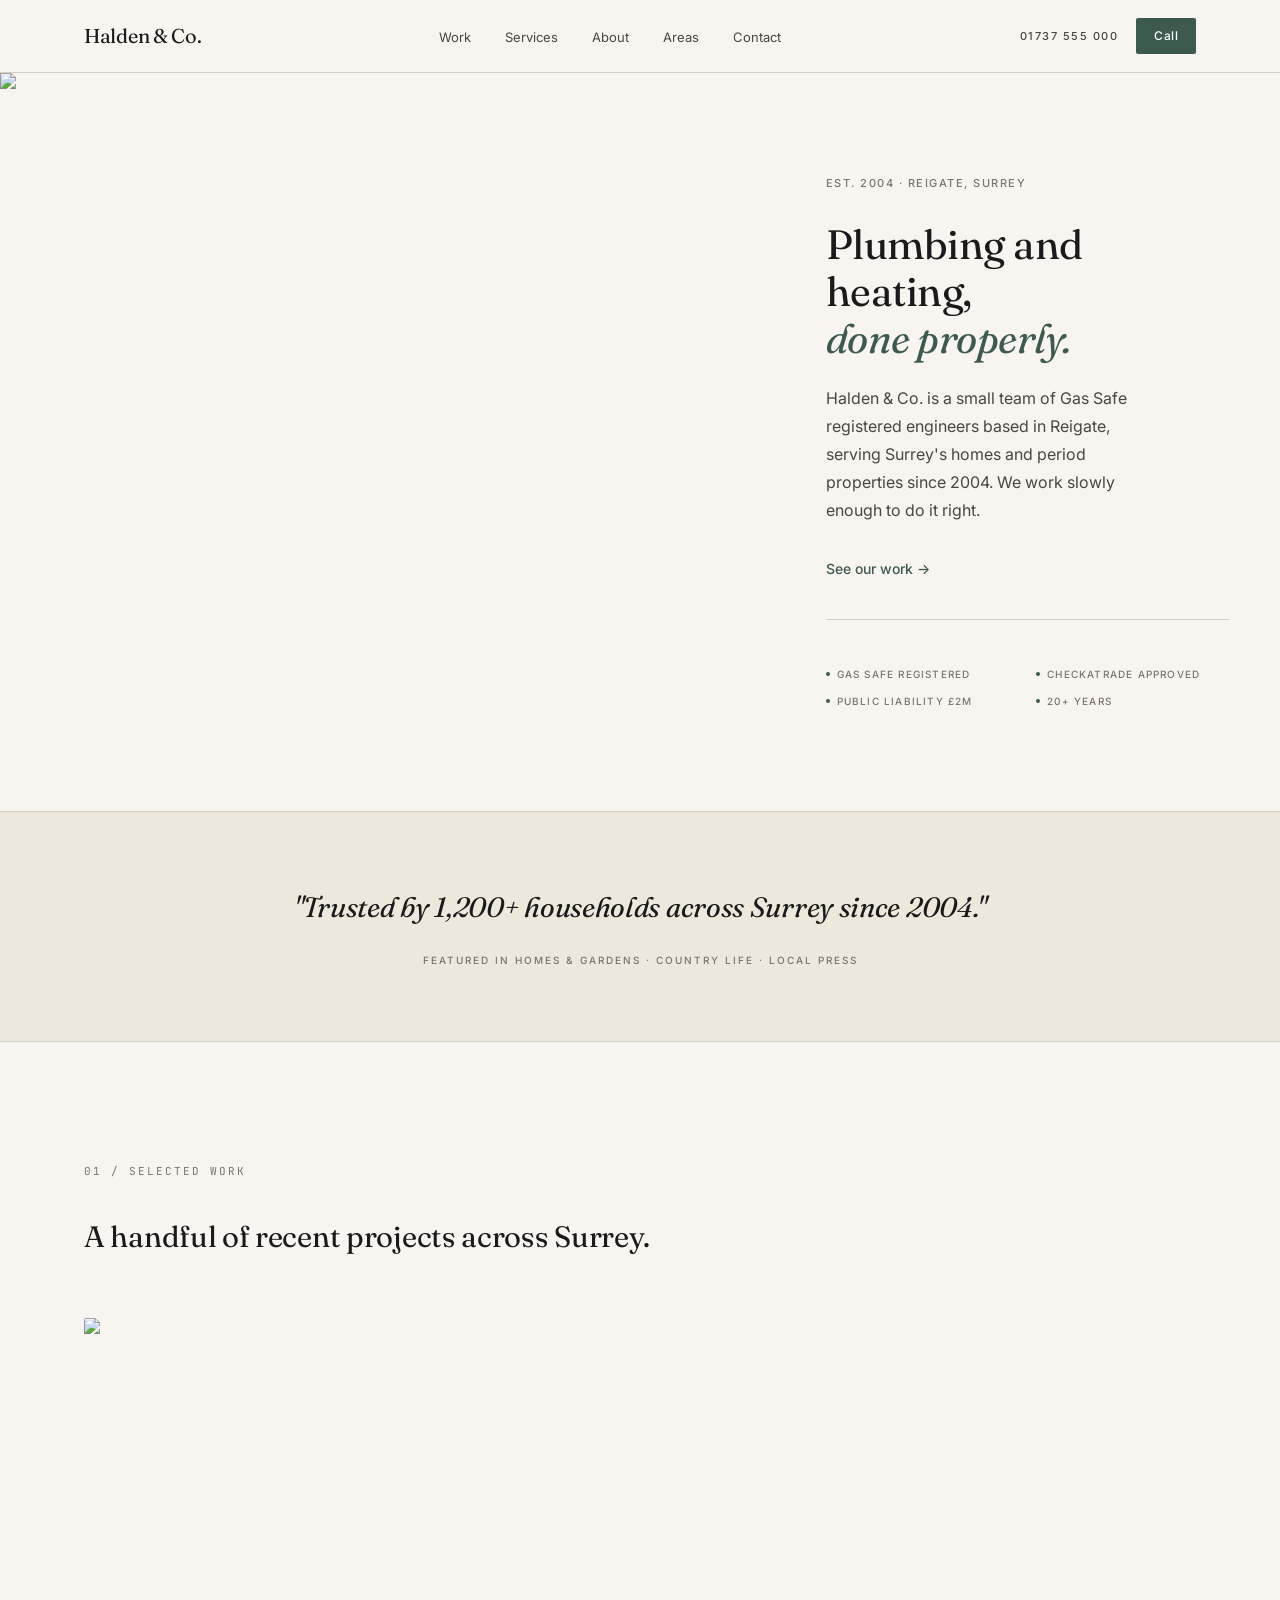
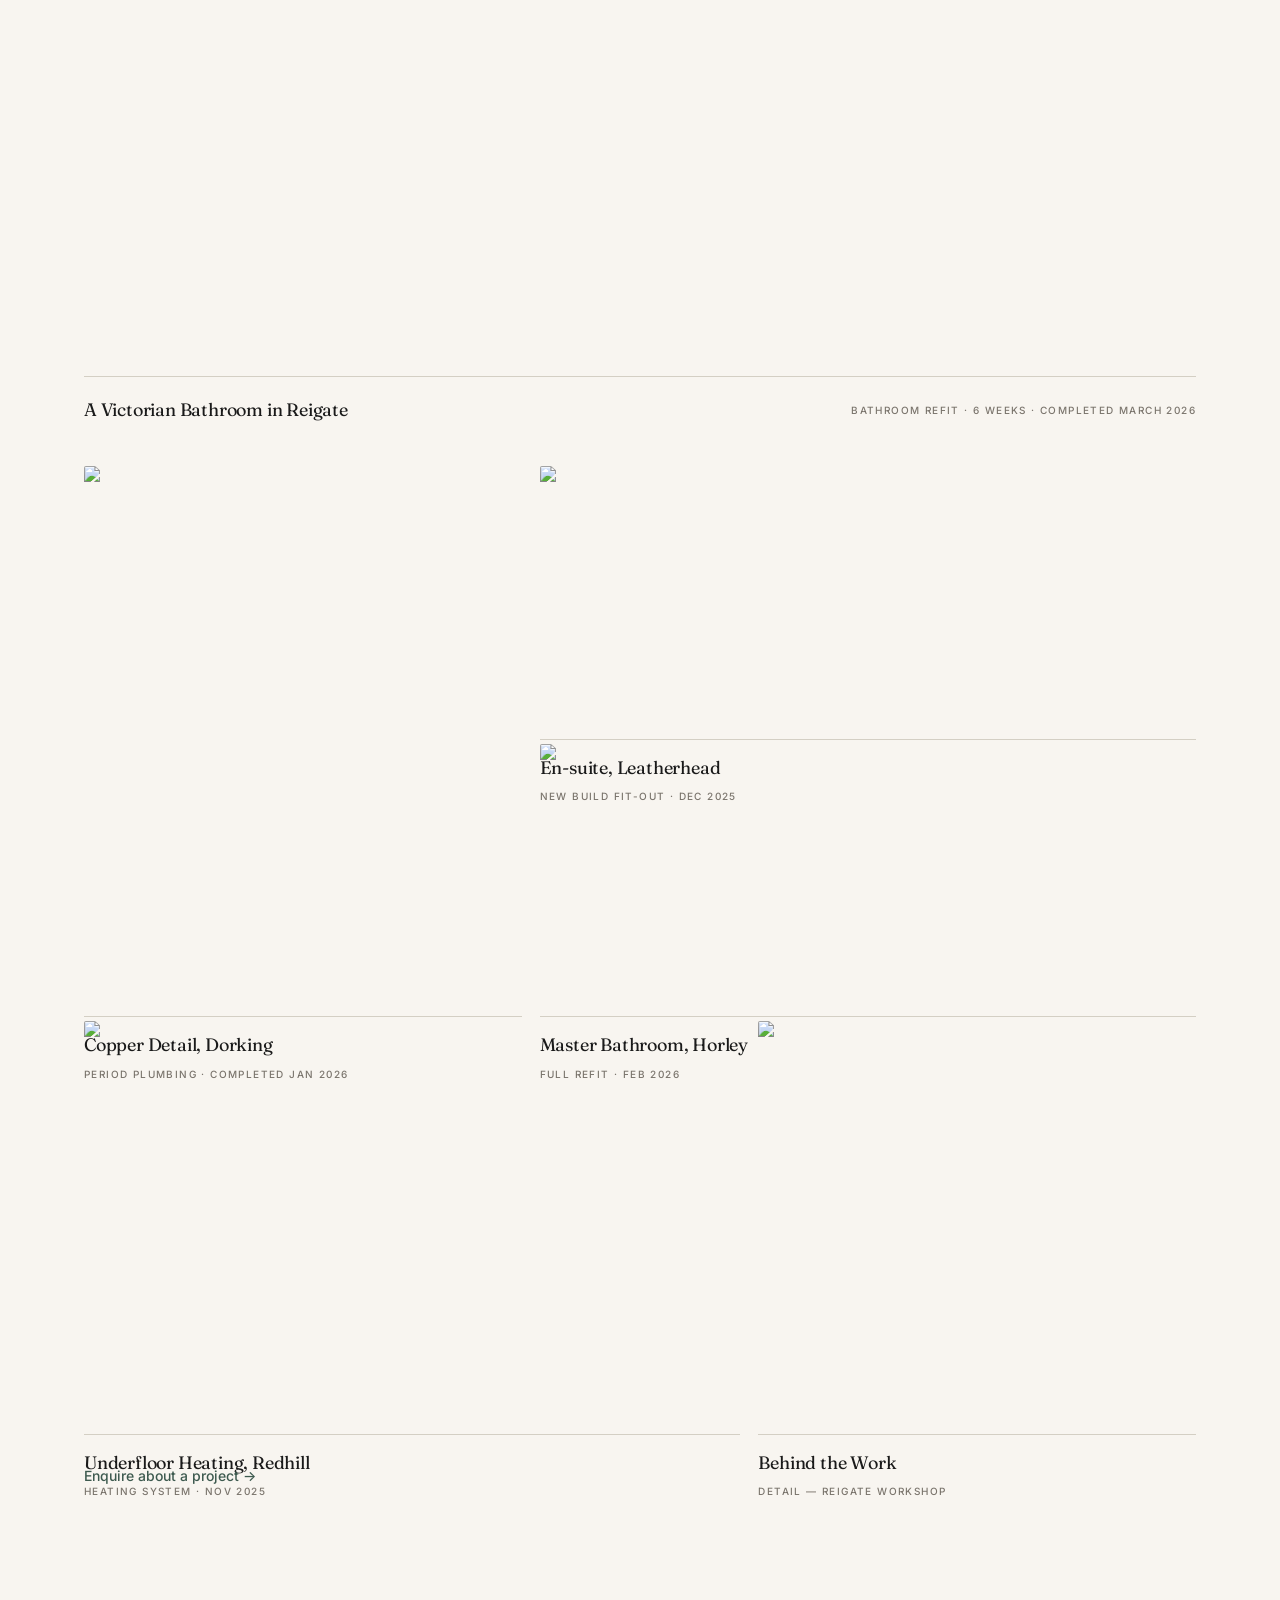
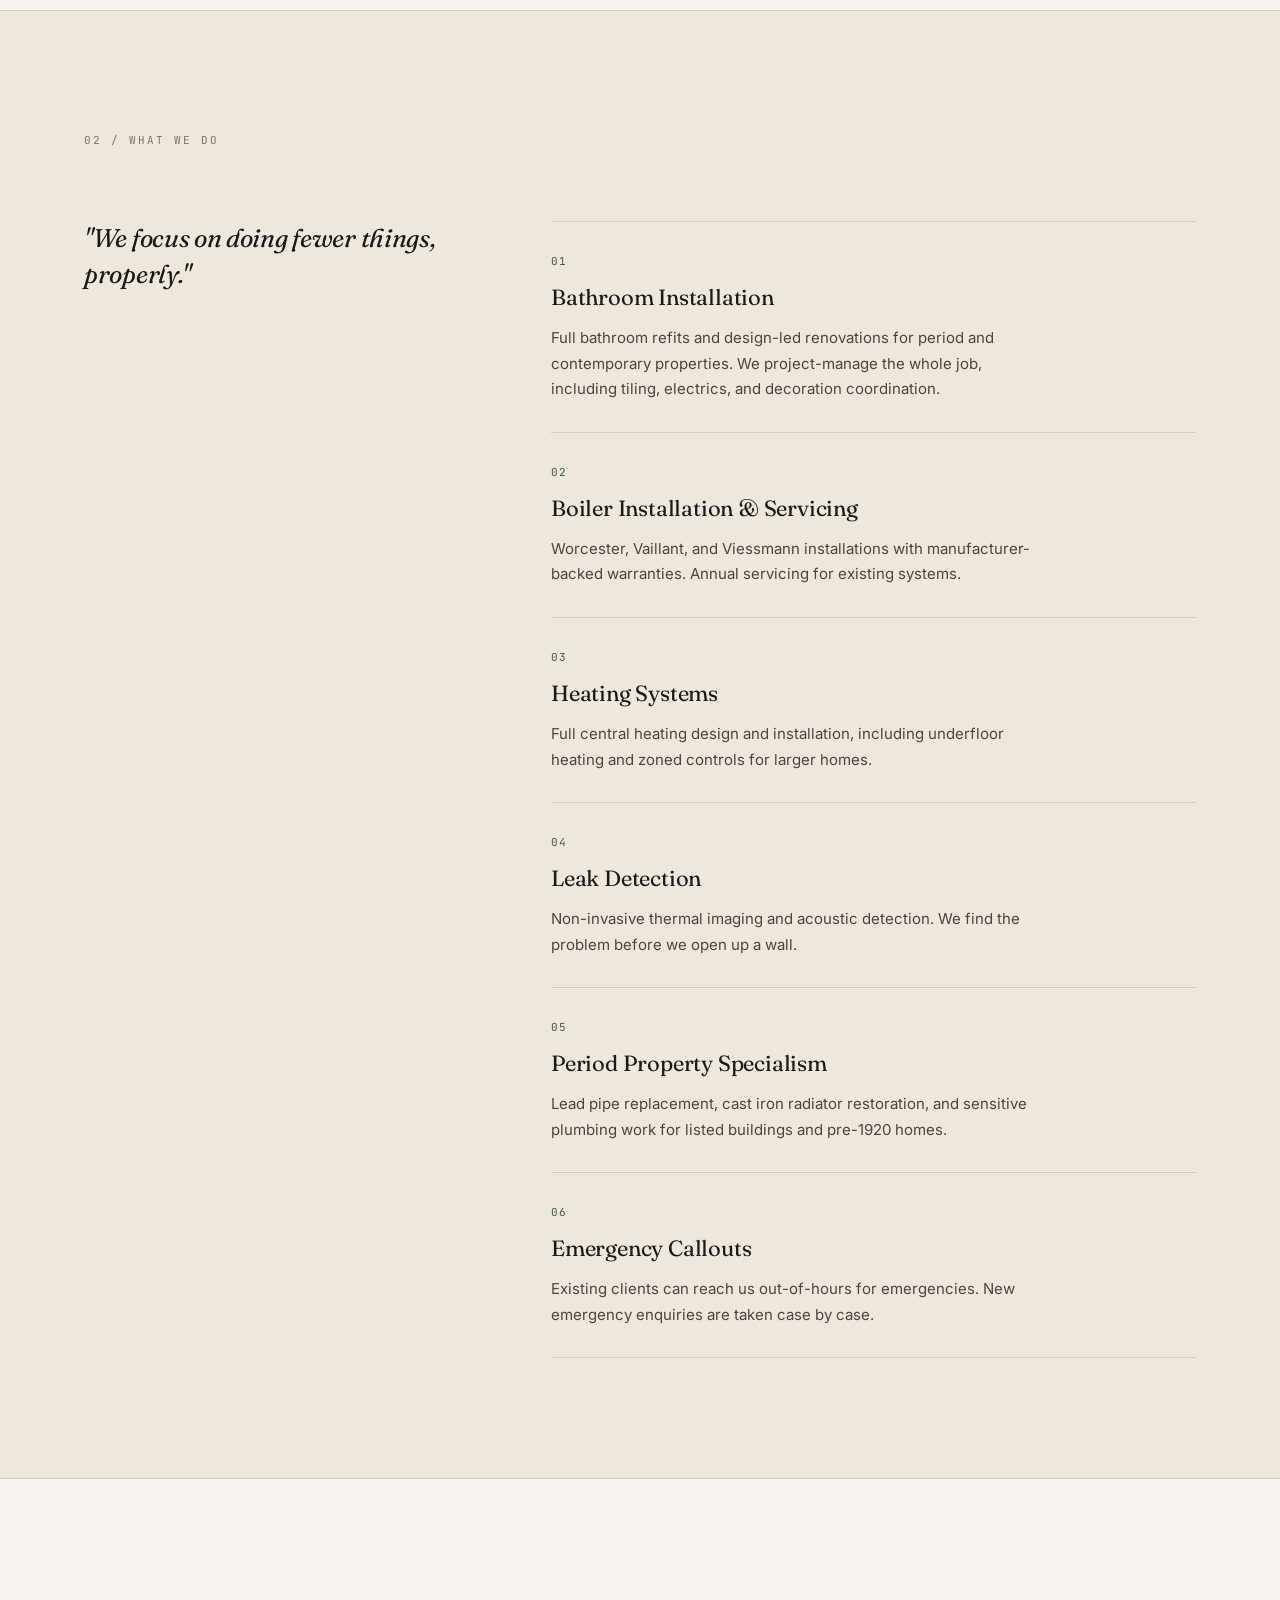
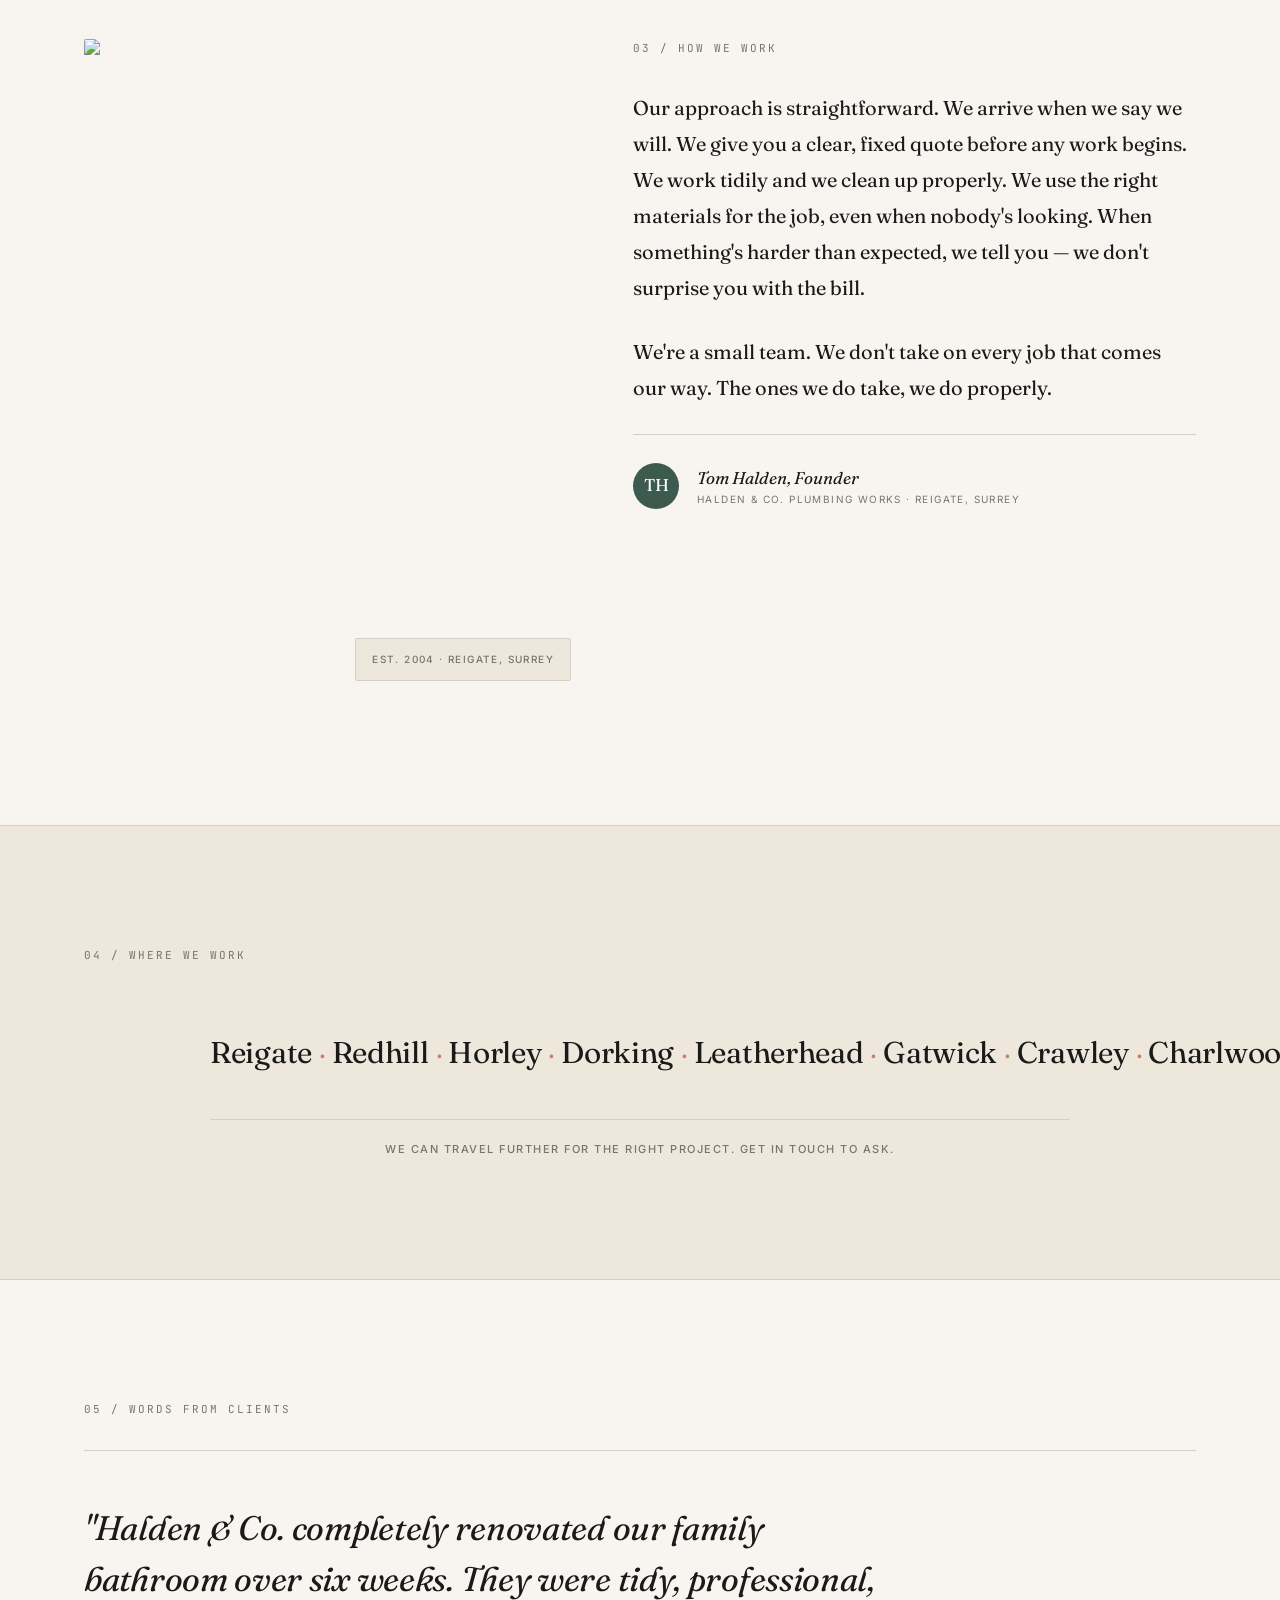
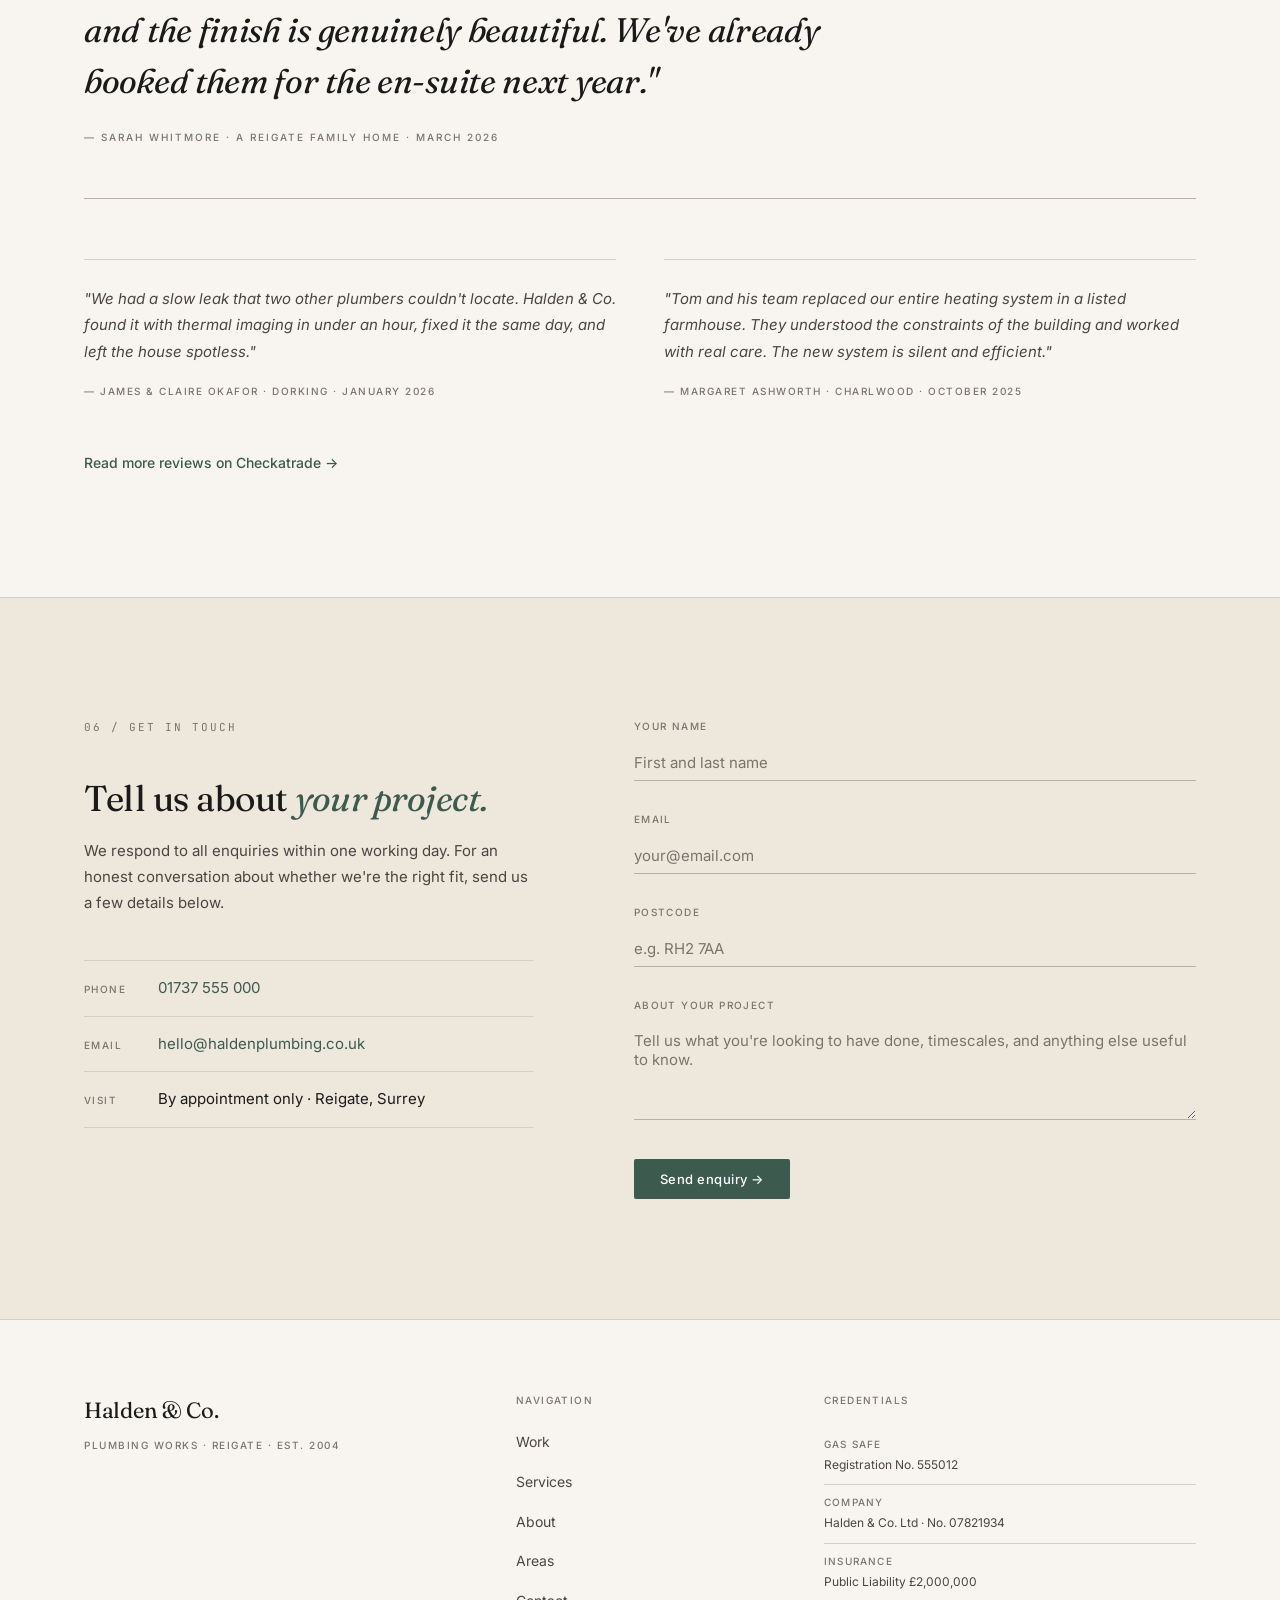
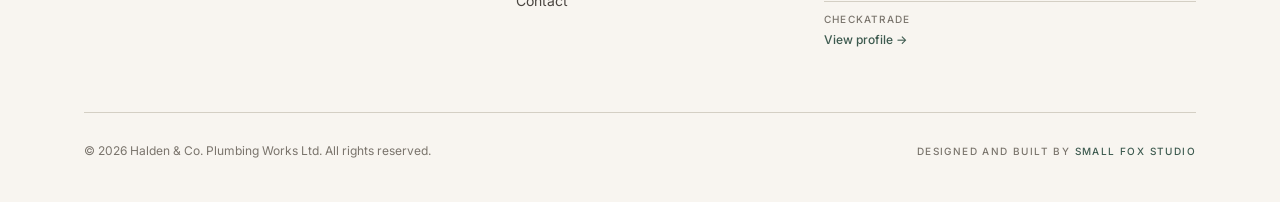
==== commit 2389c01c: "Add GitHub Pages entry point" ====
--- a/index.html
+++ b/index.html
@@ -1,462 +1,16 @@
 <!DOCTYPE html>
 <html lang="en">
 <head>
-  <meta charset="UTF-8">
-  <meta name="viewport" content="width=device-width, initial-scale=1.0">
-  <title>Halden &amp; Co. | Premium Plumbing &amp; Heating in Reigate, Surrey</title>
-  <meta name="description" content="Specialist plumbers serving Reigate, Horley and Surrey since 2004. Bathroom installations, period property work, and heating systems — done properly.">
-  <meta property="og:title" content="Halden &amp; Co. | Premium Plumbing &amp; Heating in Reigate, Surrey">
-  <meta property="og:description" content="Specialist plumbers serving Reigate, Horley and Surrey since 2004. Bathroom installations, period property work, and heating systems — done properly.">
-  <meta property="og:type" content="website">
-  <link rel="canonical" href="https://www.haldenplumbing.co.uk">
-  <link rel="icon" href="images/favicon.ico">
-
-  <script type="application/ld+json">
-  {
-    "@context": "https://schema.org",
-    "@type": "LocalBusiness",
-    "@id": "https://www.haldenplumbing.co.uk",
-    "name": "Halden & Co. Plumbing Works",
-    "description": "Specialist plumbers serving Reigate, Horley and Surrey since 2004. Bathroom installations, period property work, and heating systems.",
-    "url": "https://www.haldenplumbing.co.uk",
-    "telephone": "+441737555000",
-    "email": "hello@haldenplumbing.co.uk",
-    "address": {
-      "@type": "PostalAddress",
-      "addressLocality": "Reigate",
-      "addressRegion": "Surrey",
-      "postalCode": "RH2",
-      "addressCountry": "GB"
-    },
-    "geo": { "@type": "GeoCoordinates", "latitude": 51.2371, "longitude": -0.2054 },
-    "openingHours": "Mo-Fr 08:00-17:00",
-    "foundingDate": "2004",
-    "areaServed": ["Reigate","Redhill","Horley","Dorking","Leatherhead","Gatwick","Crawley"]
-  }
+  <meta charset="utf-8">
+  <meta name="viewport" content="width=device-width, initial-scale=1">
+  <meta http-equiv="refresh" content="0; url=halden-plumbing-template.html">
+  <link rel="canonical" href="halden-plumbing-template.html">
+  <title>Halden &amp; Co. Plumbing Works</title>
+  <script>
+    window.location.replace("halden-plumbing-template.html");
   </script>
-
-  <link rel="preconnect" href="https://fonts.googleapis.com">
-  <link rel="preconnect" href="https://fonts.gstatic.com" crossorigin>
-  <link href="https://fonts.googleapis.com/css2?family=Fraunces:ital,opsz,wght@0,9..144,300;0,9..144,400;1,9..144,400&family=Inter:wght@400;500&family=JetBrains+Mono:wght@400&display=swap" rel="stylesheet">
-
-  <link rel="stylesheet" href="css/styles.css">
 </head>
 <body>
-
-<!-- ============================================
-     NAV
-     Description: Fixed top bar with logo, links, phone, CTA
-     ============================================ -->
-<nav class="nav" aria-label="Main navigation">
-  <div class="nav__inner">
-    <a href="#" class="nav__logo">Halden &amp; Co.</a>
-    <ul class="nav__links">
-      <li><a href="#work">Work</a></li>
-      <li><a href="#services">Services</a></li>
-      <li><a href="#about">About</a></li>
-      <li><a href="#areas">Areas</a></li>
-      <li><a href="#contact">Contact</a></li>
-    </ul>
-    <div class="nav__right">
-      <span class="nav__phone">01737 555 000</span>
-      <a href="tel:01737555000" class="btn btn--primary btn--sm">Call</a>
-      <button class="nav__burger" aria-label="Open navigation menu" aria-expanded="false" aria-controls="mobile-nav">
-        <span></span><span></span><span></span>
-      </button>
-    </div>
-  </div>
-</nav>
-
-<!-- ============================================
-     MOBILE NAV
-     Description: Full-screen overlay navigation for small viewports
-     ============================================ -->
-<div id="mobile-nav" class="mobile-nav" role="dialog" aria-label="Navigation menu" aria-modal="true">
-  <button class="mobile-nav__close" aria-label="Close navigation menu">&times;</button>
-  <ul class="mobile-nav__links">
-    <li><a href="#work">Work</a></li>
-    <li><a href="#services">Services</a></li>
-    <li><a href="#about">About</a></li>
-    <li><a href="#areas">Areas</a></li>
-    <li><a href="#contact">Contact</a></li>
-  </ul>
-  <p class="mobile-nav__phone">01737 555 000</p>
-</div>
-
-<main>
-
-<!-- ============================================
-     SECTION: HERO
-     Description: Split layout — full-height image left, headline and credentials right
-     ============================================ -->
-<section class="hero" aria-label="Introduction">
-  <div class="hero__image">
-    <img
-      src="images/hero/hero-bg.jpg"
-      alt="A beautifully finished bathroom with natural stone, a freestanding bath, and brushed brass fixtures — the standard of work Halden and Co. delivers across Surrey"
-      width="1400"
-      height="900"
-      fetchpriority="high"
-    >
-  </div>
-  <div class="hero__content">
-    <p class="label hero__eyebrow">Est. 2004 · Reigate, Surrey</p>
-    <h1 class="hero__heading">Plumbing and heating,<br><em>done properly.</em></h1>
-    <p class="hero__body">Halden &amp; Co. is a small team of Gas Safe registered engineers based in Reigate, serving Surrey's homes and period properties since 2004. We work slowly enough to do it right.</p>
-    <div class="hero__cta">
-      <a href="#work" class="btn--text">See our work →</a>
-    </div>
-    <hr class="rule hero__rule">
-    <div class="hero__credentials">
-      <span class="credential">Gas Safe Registered</span>
-      <span class="credential">Checkatrade Approved</span>
-      <span class="credential">Public Liability £2M</span>
-      <span class="credential">20+ Years</span>
-    </div>
-  </div>
-</section>
-
-<!-- ============================================
-     SECTION: INTRO
-     Description: Trust signal strip — quote and press mentions
-     ============================================ -->
-<section class="intro" aria-label="Trust signals">
-  <p class="intro__quote fi">"Trusted by 1,200+ households across Surrey since 2004."</p>
-  <p class="intro__publications fi">Featured in Homes &amp; Gardens · Country Life · Local Press</p>
-</section>
-
-<!-- ============================================
-     SECTION: WORK
-     Description: Selected project gallery — featured image, 40/60 split, 60/40 reversed
-     ============================================ -->
-<section id="work" class="work" aria-labelledby="work-heading">
-  <div class="work__header container">
-    <span class="section-num">01 / Selected Work</span>
-    <h2 id="work-heading" class="work__subtitle fi">A handful of recent projects across Surrey.</h2>
-  </div>
-
-  <div class="work__gallery container">
-
-    <div class="work-featured fi">
-      <img
-        class="work-featured__image"
-        src="images/gallery/job-1.jpg"
-        alt="Complete Victorian bathroom renovation in Reigate — natural stone floor, freestanding bath, and period-appropriate brushed brass fittings throughout"
-        width="1600"
-        height="640"
-        loading="lazy"
-      >
-      <div class="work-featured__caption-row">
-        <p class="caption__title">A Victorian Bathroom in Reigate</p>
-        <p class="caption__meta">Bathroom Refit · 6 Weeks · Completed March 2026</p>
-      </div>
-    </div>
-
-    <div class="work-split">
-      <div class="work-split__left fi">
-        <img
-          src="images/gallery/job-2.jpg"
-          alt="Close detail of polished copper pipework with brass compression fittings in a period Dorking property — a Halden and Co. trademark finish"
-          width="700"
-          height="760"
-          loading="lazy"
-        >
-        <div class="work-item__caption">
-          <p class="caption__title">Copper Detail, Dorking</p>
-          <p class="caption__meta">Period Plumbing · Completed Jan 2026</p>
-        </div>
-      </div>
-      <div class="work-split__right">
-        <div class="work-item fi">
-          <img
-            src="images/gallery/job-3.jpg"
-            alt="Contemporary en-suite bathroom with walk-in shower, recessed niches, and natural tiling in a new-build property in Leatherhead"
-            width="900"
-            height="380"
-            loading="lazy"
-          >
-          <div class="work-item__caption">
-            <p class="caption__title">En-suite, Leatherhead</p>
-            <p class="caption__meta">New Build Fit-Out · Dec 2025</p>
-          </div>
-        </div>
-        <div class="work-item fi">
-          <img
-            src="images/gallery/job-4.jpg"
-            alt="Master bathroom renovation with freestanding bath, natural plaster walls, and a bespoke vanity unit in a period property near Horley"
-            width="900"
-            height="380"
-            loading="lazy"
-          >
-          <div class="work-item__caption">
-            <p class="caption__title">Master Bathroom, Horley</p>
-            <p class="caption__meta">Full Refit · Feb 2026</p>
-          </div>
-        </div>
-      </div>
-    </div>
-
-    <div class="work-reversed fi">
-      <div class="work-item">
-        <img
-          src="images/gallery/job-5.jpg"
-          alt="Underfloor heating manifold and screed installation in a newly extended kitchen-bathroom in Redhill, with zoned controls throughout"
-          width="1100"
-          height="480"
-          loading="lazy"
-        >
-        <div class="work-item__caption">
-          <p class="caption__title">Underfloor Heating, Redhill</p>
-          <p class="caption__meta">Heating System · Nov 2025</p>
-        </div>
-      </div>
-      <div class="work-item">
-        <img
-          src="images/gallery/job-6.jpg"
-          alt="Plumbing tools laid out on a workbench — the preparation that precedes every Halden and Co. installation"
-          width="700"
-          height="480"
-          loading="lazy"
-        >
-        <div class="work-item__caption">
-          <p class="caption__title">Behind the Work</p>
-          <p class="caption__meta">Detail — Reigate Workshop</p>
-        </div>
-      </div>
-    </div>
-
-  </div>
-
-  <div class="work__footer container">
-    <a href="#contact" class="btn--text">Enquire about a project →</a>
-  </div>
-</section>
-
-<!-- ============================================
-     SECTION: SERVICES
-     Description: Six services in accordion list with sticky tagline column
-     ============================================ -->
-<section id="services" class="services" aria-labelledby="services-heading">
-  <div class="container">
-    <div class="services__header">
-      <h2 id="services-heading" class="section-num fi">02 / What We Do</h2>
-    </div>
-    <div class="services__layout">
-      <div class="services__tagline-col">
-        <p class="services__tagline fi">"We focus on doing fewer things, properly."</p>
-      </div>
-      <div class="services__list" role="list">
-        <div class="service-item fi" role="listitem">
-          <span class="service-item__number">01</span>
-          <h3 class="service-item__name">Bathroom Installation</h3>
-          <p class="service-item__description">Full bathroom refits and design-led renovations for period and contemporary properties. We project-manage the whole job, including tiling, electrics, and decoration coordination.</p>
-        </div>
-        <div class="service-item fi" role="listitem">
-          <span class="service-item__number">02</span>
-          <h3 class="service-item__name">Boiler Installation &amp; Servicing</h3>
-          <p class="service-item__description">Worcester, Vaillant, and Viessmann installations with manufacturer-backed warranties. Annual servicing for existing systems.</p>
-        </div>
-        <div class="service-item fi" role="listitem">
-          <span class="service-item__number">03</span>
-          <h3 class="service-item__name">Heating Systems</h3>
-          <p class="service-item__description">Full central heating design and installation, including underfloor heating and zoned controls for larger homes.</p>
-        </div>
-        <div class="service-item fi" role="listitem">
-          <span class="service-item__number">04</span>
-          <h3 class="service-item__name">Leak Detection</h3>
-          <p class="service-item__description">Non-invasive thermal imaging and acoustic detection. We find the problem before we open up a wall.</p>
-        </div>
-        <div class="service-item fi" role="listitem">
-          <span class="service-item__number">05</span>
-          <h3 class="service-item__name">Period Property Specialism</h3>
-          <p class="service-item__description">Lead pipe replacement, cast iron radiator restoration, and sensitive plumbing work for listed buildings and pre-1920 homes.</p>
-        </div>
-        <div class="service-item fi" role="listitem">
-          <span class="service-item__number">06</span>
-          <h3 class="service-item__name">Emergency Callouts</h3>
-          <p class="service-item__description">Existing clients can reach us out-of-hours for emergencies. New emergency enquiries are taken case by case.</p>
-        </div>
-      </div>
-    </div>
-  </div>
-</section>
-
-<!-- ============================================
-     SECTION: ABOUT
-     Description: Founder portrait with editorial text and signature
-     ============================================ -->
-<section id="about" class="about" aria-labelledby="about-heading">
-  <div class="about__inner container">
-    <div class="about__image-col fi">
-      <img
-        src="images/gallery/job-1.jpg"
-        alt="Tom Halden at work — a craftsman's hands fitting copper pipework in a period Surrey property"
-        width="800"
-        height="1067"
-        loading="lazy"
-      >
-      <div class="about__annotation">Est. 2004 · Reigate, Surrey</div>
-    </div>
-    <div class="about__content">
-      <h2 id="about-heading" class="section-num">03 / How We Work</h2>
-      <p class="about__body fi">
-        Our approach is straightforward. We arrive when we say we will. We give you a clear, fixed quote before any work begins. We work tidily and we clean up properly. We use the right materials for the job, even when nobody's looking. When something's harder than expected, we tell you — we don't surprise you with the bill.
-      </p>
-      <p class="about__body fi">
-        We're a small team. We don't take on every job that comes our way. The ones we do take, we do properly.
-      </p>
-      <div class="about__signature fi">
-        <div class="signature__avatar" aria-hidden="true">TH</div>
-        <div class="signature__text">
-          Tom Halden, Founder
-          <small>Halden &amp; Co. Plumbing Works · Reigate, Surrey</small>
-        </div>
-      </div>
-    </div>
-  </div>
-</section>
-
-<!-- ============================================
-     SECTION: AREAS
-     Description: Service area list and travel note
-     ============================================ -->
-<section id="areas" class="areas" aria-labelledby="areas-heading">
-  <div class="areas__inner container">
-    <div class="areas__header">
-      <h2 id="areas-heading" class="section-num fi">04 / Where We Work</h2>
-    </div>
-    <p class="areas__places fi">
-      Reigate<span class="areas__dot">·</span>Redhill<span class="areas__dot">·</span>Horley<span class="areas__dot">·</span>Dorking<span class="areas__dot">·</span>Leatherhead<span class="areas__dot">·</span>Gatwick<span class="areas__dot">·</span>Crawley<span class="areas__dot">·</span>Charlwood<span class="areas__dot">·</span>Smallfield<span class="areas__dot">·</span>Salfords<span class="areas__dot">·</span>Outwood<span class="areas__dot">·</span>Lingfield<span class="areas__dot">·</span>Banstead<span class="areas__dot">·</span>Tadworth
-    </p>
-    <p class="areas__note fi">We can travel further for the right project. Get in touch to ask.</p>
-  </div>
-</section>
-
-<!-- ============================================
-     SECTION: TESTIMONIALS
-     Description: Pull quote plus two supporting testimonials
-     ============================================ -->
-<section id="testimonials" class="testimonials" aria-labelledby="testimonials-heading">
-  <div class="container">
-    <h2 id="testimonials-heading" class="section-num fi">05 / Words From Clients</h2>
-
-    <div class="pull-quote fi">
-      <blockquote>
-        <p class="pull-quote__text">"Halden &amp; Co. completely renovated our family bathroom over six weeks. They were tidy, professional, and the finish is genuinely beautiful. We've already booked them for the en-suite next year."</p>
-        <footer class="pull-quote__attribution">— Sarah Whitmore · A Reigate Family Home · March 2026</footer>
-      </blockquote>
-    </div>
-
-    <div class="testimonial-pair">
-      <article class="testimonial fi">
-        <p class="testimonial__quote">"We had a slow leak that two other plumbers couldn't locate. Halden &amp; Co. found it with thermal imaging in under an hour, fixed it the same day, and left the house spotless."</p>
-        <p class="testimonial__attribution">— James &amp; Claire Okafor · Dorking · January 2026</p>
-      </article>
-      <article class="testimonial fi">
-        <p class="testimonial__quote">"Tom and his team replaced our entire heating system in a listed farmhouse. They understood the constraints of the building and worked with real care. The new system is silent and efficient."</p>
-        <p class="testimonial__attribution">— Margaret Ashworth · Charlwood · October 2025</p>
-      </article>
-    </div>
-
-    <a href="https://www.checkatrade.com" class="btn--text" rel="noopener noreferrer">Read more reviews on Checkatrade →</a>
-  </div>
-</section>
-
-<!-- ============================================
-     SECTION: CONTACT
-     Description: Contact details left, enquiry form right
-     ============================================ -->
-<section id="contact" class="contact" aria-labelledby="contact-heading">
-  <div class="contact__inner container">
-    <div class="contact__info">
-      <span class="section-num fi">06 / Get In Touch</span>
-      <h2 id="contact-heading" class="contact__heading fi">Tell us about <em>your project.</em></h2>
-      <p class="contact__body fi">We respond to all enquiries within one working day. For an honest conversation about whether we're the right fit, send us a few details below.</p>
-      <div>
-        <div class="contact-detail fi">
-          <span class="contact-detail__label">Phone</span>
-          <span class="contact-detail__value"><a href="tel:01737555000">01737 555 000</a></span>
-        </div>
-        <div class="contact-detail fi">
-          <span class="contact-detail__label">Email</span>
-          <span class="contact-detail__value"><a href="mailto:hello@haldenplumbing.co.uk">hello@haldenplumbing.co.uk</a></span>
-        </div>
-        <div class="contact-detail fi">
-          <span class="contact-detail__label">Visit</span>
-          <span class="contact-detail__value">By appointment only · Reigate, Surrey</span>
-        </div>
-      </div>
-    </div>
-
-    <div>
-      <form id="contact-form" class="contact__form fi" action="#" method="post" novalidate aria-label="Project enquiry form">
-        <div class="form-group">
-          <label class="form-label" for="name">Your Name</label>
-          <input class="form-input" type="text" id="name" name="name" autocomplete="name" placeholder="First and last name" required>
-          <span class="form-error" aria-live="polite"></span>
-        </div>
-        <div class="form-group">
-          <label class="form-label" for="email">Email</label>
-          <input class="form-input" type="email" id="email" name="email" autocomplete="email" placeholder="your@email.com" required>
-          <span class="form-error" aria-live="polite"></span>
-        </div>
-        <div class="form-group">
-          <label class="form-label" for="postcode">Postcode</label>
-          <input class="form-input" type="text" id="postcode" name="postcode" autocomplete="postal-code" placeholder="e.g. RH2 7AA">
-        </div>
-        <div class="form-group">
-          <label class="form-label" for="project">About Your Project</label>
-          <textarea class="form-input" id="project" name="project" rows="4" placeholder="Tell us what you're looking to have done, timescales, and anything else useful to know."></textarea>
-        </div>
-        <button type="submit" class="btn btn--primary">Send enquiry →</button>
-      </form>
-      <div id="form-success" class="form-success" hidden>
-        Thank you — we'll be in touch within one working day.
-      </div>
-    </div>
-  </div>
-</section>
-
-</main>
-
-<!-- ============================================
-     FOOTER
-     Description: Brand, nav links, credentials, copyright
-     ============================================ -->
-<footer class="footer">
-  <div class="footer__inner container">
-    <div class="footer__grid">
-      <div>
-        <a href="#" class="footer__logo">Halden &amp; Co.</a>
-        <p class="footer__tagline">Plumbing Works · Reigate · Est. 2004</p>
-      </div>
-      <nav aria-label="Footer navigation">
-        <p class="footer__nav-heading">Navigation</p>
-        <ul class="footer__nav">
-          <li><a href="#work">Work</a></li>
-          <li><a href="#services">Services</a></li>
-          <li><a href="#about">About</a></li>
-          <li><a href="#areas">Areas</a></li>
-          <li><a href="#contact">Contact</a></li>
-        </ul>
-      </nav>
-      <div>
-        <p class="footer__nav-heading">Credentials</p>
-        <div class="footer__credentials">
-          <div class="footer-credential"><span class="footer-credential__label">Gas Safe</span>Registration No. 555012</div>
-          <div class="footer-credential"><span class="footer-credential__label">Company</span>Halden &amp; Co. Ltd · No. 07821934</div>
-          <div class="footer-credential"><span class="footer-credential__label">Insurance</span>Public Liability £2,000,000</div>
-          <div class="footer-credential"><span class="footer-credential__label">Checkatrade</span><a href="https://www.checkatrade.com" class="btn--text btn--text--sm" rel="noopener noreferrer">View profile →</a></div>
-        </div>
-      </div>
-    </div>
-    <div class="footer__bottom">
-      <p class="footer__copyright">© 2026 Halden &amp; Co. Plumbing Works Ltd. All rights reserved.</p>
-      <p class="footer__credit">Designed and built by <a href="https://smallfoxstudio.co.uk" rel="noopener noreferrer">Small Fox Studio</a></p>
-    </div>
-  </div>
-</footer>
-
-<script src="js/main.js" defer></script>
+  <p><a href="halden-plumbing-template.html">Open Halden &amp; Co. Plumbing Works</a></p>
 </body>
 </html>
